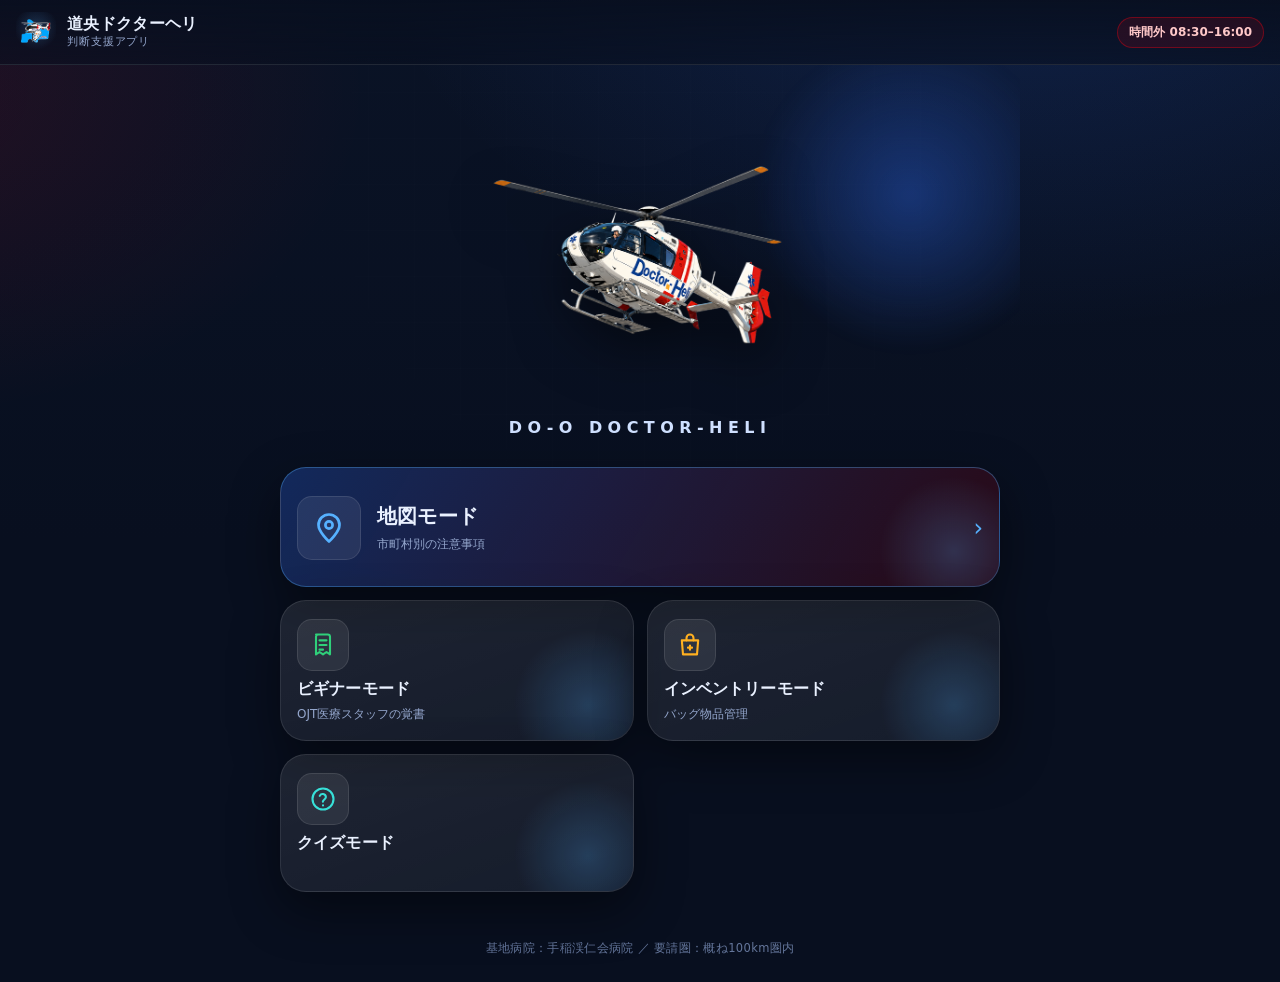
==== index.html @ 8ca65987 "Keep usage history private" ====
<!DOCTYPE html>
<html lang="ja">
<head>
<meta charset="UTF-8" />
<meta name="viewport" content="width=device-width, initial-scale=1.0, viewport-fit=cover" />
<meta name="theme-color" content="#0a1224" />
<title>道央ドクターヘリ 判断支援</title>
<link rel="manifest" href="manifest.json" />
<link rel="apple-touch-icon" href="image/apple-touch-icon.png" />
<meta name="apple-mobile-web-app-capable" content="yes" />
<meta name="mobile-web-app-capable" content="yes" />
<meta name="apple-mobile-web-app-status-bar-style" content="black-translucent" />
<meta name="apple-mobile-web-app-title" content="DO-O Heli" />
<link rel="stylesheet" href="vendor/leaflet/leaflet.css" />
<link rel="stylesheet" href="css/style.css" />
</head>
<body>

<header class="appbar" id="appbar">
  <button class="appbar__back" id="btnBack" aria-label="戻る" hidden>‹</button>
  <div class="appbar__brand">
    <img src="image/Heriteinu.png" alt="ていぬくん" class="appbar__logo" />
    <div class="appbar__titles">
      <span class="appbar__title">道央ドクターヘリ</span>
      <span class="appbar__sub" id="appbarSub">判断支援アプリ</span>
    </div>
  </div>
  <div class="appbar__status" id="opStatus" title="運航時間">—</div>
</header>

<main id="app">
  <section class="screen screen--home is-active" id="screen-home">
    <div class="hero">
      <div class="hero__glow"></div>
      <img src="image/Heli.png" alt="ドクターヘリ" class="hero__heli" />
      <p class="hero__eyebrow">DO-O DOCTOR-HELI</p>
    </div>
    <nav class="modes" id="modeGrid" aria-label="モード選択"></nav>
    <p class="home__foot">基地病院：手稲渓仁会病院 ／ 要請圏：概ね100km圏内</p>
    <p class="home__private-links" id="privateLinks"></p>
  </section>

  <section class="screen screen--map" id="screen-map">
    <div id="map" class="map"></div>
    <div class="map__legend" id="mapLegend"></div>
    <div class="sheet" id="sheet" aria-hidden="true">
      <div class="sheet__grip"></div>
      <div class="sheet__body" id="sheetBody"></div>
    </div>
  </section>

  <section class="screen" id="screen-beginner"><div class="modewrap" id="beginner-root"></div></section>
  <section class="screen" id="screen-inventory"><div class="modewrap" id="inventory-root"></div></section>
  <section class="screen" id="screen-quiz"><div class="modewrap" id="quiz-root"></div></section>
</main>

<script src="vendor/leaflet/leaflet.js"></script>
<script src="js/app.js"></script>
<script src="js/map.js"></script>
<script src="js/modes.js"></script>
<script>
if ('serviceWorker' in navigator) {
  window.addEventListener('load', () => navigator.serviceWorker.register('sw.js').catch(()=>{}));
}
</script>
</body>
</html>
---- vendor/leaflet/leaflet.css ----
/* required styles */

.leaflet-pane,
.leaflet-tile,
.leaflet-marker-icon,
.leaflet-marker-shadow,
.leaflet-tile-container,
.leaflet-pane > svg,
.leaflet-pane > canvas,
.leaflet-zoom-box,
.leaflet-image-layer,
.leaflet-layer {
	position: absolute;
	left: 0;
	top: 0;
	}
.leaflet-container {
	overflow: hidden;
	}
.leaflet-tile,
.leaflet-marker-icon,
.leaflet-marker-shadow {
	-webkit-user-select: none;
	   -moz-user-select: none;
	        user-select: none;
	  -webkit-user-drag: none;
	}
/* Prevents IE11 from highlighting tiles in blue */
.leaflet-tile::selection {
	background: transparent;
}
/* Safari renders non-retina tile on retina better with this, but Chrome is worse */
.leaflet-safari .leaflet-tile {
	image-rendering: -webkit-optimize-contrast;
	}
/* hack that prevents hw layers "stretching" when loading new tiles */
.leaflet-safari .leaflet-tile-container {
	width: 1600px;
	height: 1600px;
	-webkit-transform-origin: 0 0;
	}
.leaflet-marker-icon,
.leaflet-marker-shadow {
	display: block;
	}
/* .leaflet-container svg: reset svg max-width decleration shipped in Joomla! (joomla.org) 3.x */
/* .leaflet-container img: map is broken in FF if you have max-width: 100% on tiles */
.leaflet-container .leaflet-overlay-pane svg {
	max-width: none !important;
	max-height: none !important;
	}
.leaflet-container .leaflet-marker-pane img,
.leaflet-container .leaflet-shadow-pane img,
.leaflet-container .leaflet-tile-pane img,
.leaflet-container img.leaflet-image-layer,
.leaflet-container .leaflet-tile {
	max-width: none !important;
	max-height: none !important;
	width: auto;
	padding: 0;
	}

.leaflet-container img.leaflet-tile {
	/* See: https://bugs.chromium.org/p/chromium/issues/detail?id=600120 */
	mix-blend-mode: plus-lighter;
}

.leaflet-container.leaflet-touch-zoom {
	-ms-touch-action: pan-x pan-y;
	touch-action: pan-x pan-y;
	}
.leaflet-container.leaflet-touch-drag {
	-ms-touch-action: pinch-zoom;
	/* Fallback for FF which doesn't support pinch-zoom */
	touch-action: none;
	touch-action: pinch-zoom;
}
.leaflet-container.leaflet-touch-drag.leaflet-touch-zoom {
	-ms-touch-action: none;
	touch-action: none;
}
.leaflet-container {
	-webkit-tap-highlight-color: transparent;
}
.leaflet-container a {
	-webkit-tap-highlight-color: rgba(51, 181, 229, 0.4);
}
.leaflet-tile {
	filter: inherit;
	visibility: hidden;
	}
.leaflet-tile-loaded {
	visibility: inherit;
	}
.leaflet-zoom-box {
	width: 0;
	height: 0;
	-moz-box-sizing: border-box;
	     box-sizing: border-box;
	z-index: 800;
	}
/* workaround for https://bugzilla.mozilla.org/show_bug.cgi?id=888319 */
.leaflet-overlay-pane svg {
	-moz-user-select: none;
	}

.leaflet-pane         { z-index: 400; }

.leaflet-tile-pane    { z-index: 200; }
.leaflet-overlay-pane { z-index: 400; }
.leaflet-shadow-pane  { z-index: 500; }
.leaflet-marker-pane  { z-index: 600; }
.leaflet-tooltip-pane   { z-index: 650; }
.leaflet-popup-pane   { z-index: 700; }

.leaflet-map-pane canvas { z-index: 100; }
.leaflet-map-pane svg    { z-index: 200; }

.leaflet-vml-shape {
	width: 1px;
	height: 1px;
	}
.lvml {
	behavior: url(#default#VML);
	display: inline-block;
	position: absolute;
	}


/* control positioning */

.leaflet-control {
	position: relative;
	z-index: 800;
	pointer-events: visiblePainted; /* IE 9-10 doesn't have auto */
	pointer-events: auto;
	}
.leaflet-top,
.leaflet-bottom {
	position: absolute;
	z-index: 1000;
	pointer-events: none;
	}
.leaflet-top {
	top: 0;
	}
.leaflet-right {
	right: 0;
	}
.leaflet-bottom {
	bottom: 0;
	}
.leaflet-left {
	left: 0;
	}
.leaflet-control {
	float: left;
	clear: both;
	}
.leaflet-right .leaflet-control {
	float: right;
	}
.leaflet-top .leaflet-control {
	margin-top: 10px;
	}
.leaflet-bottom .leaflet-control {
	margin-bottom: 10px;
	}
.leaflet-left .leaflet-control {
	margin-left: 10px;
	}
.leaflet-right .leaflet-control {
	margin-right: 10px;
	}


/* zoom and fade animations */

.leaflet-fade-anim .leaflet-popup {
	opacity: 0;
	-webkit-transition: opacity 0.2s linear;
	   -moz-transition: opacity 0.2s linear;
	        transition: opacity 0.2s linear;
	}
.leaflet-fade-anim .leaflet-map-pane .leaflet-popup {
	opacity: 1;
	}
.leaflet-zoom-animated {
	-webkit-transform-origin: 0 0;
	    -ms-transform-origin: 0 0;
	        transform-origin: 0 0;
	}
svg.leaflet-zoom-animated {
	will-change: transform;
}

.leaflet-zoom-anim .leaflet-zoom-animated {
	-webkit-transition: -webkit-transform 0.25s cubic-bezier(0,0,0.25,1);
	   -moz-transition:    -moz-transform 0.25s cubic-bezier(0,0,0.25,1);
	        transition:         transform 0.25s cubic-bezier(0,0,0.25,1);
	}
.leaflet-zoom-anim .leaflet-tile,
.leaflet-pan-anim .leaflet-tile {
	-webkit-transition: none;
	   -moz-transition: none;
	        transition: none;
	}

.leaflet-zoom-anim .leaflet-zoom-hide {
	visibility: hidden;
	}


/* cursors */

.leaflet-interactive {
	cursor: pointer;
	}
.leaflet-grab {
	cursor: -webkit-grab;
	cursor:    -moz-grab;
	cursor:         grab;
	}
.leaflet-crosshair,
.leaflet-crosshair .leaflet-interactive {
	cursor: crosshair;
	}
.leaflet-popup-pane,
.leaflet-control {
	cursor: auto;
	}
.leaflet-dragging .leaflet-grab,
.leaflet-dragging .leaflet-grab .leaflet-interactive,
.leaflet-dragging .leaflet-marker-draggable {
	cursor: move;
	cursor: -webkit-grabbing;
	cursor:    -moz-grabbing;
	cursor:         grabbing;
	}

/* marker & overlays interactivity */
.leaflet-marker-icon,
.leaflet-marker-shadow,
.leaflet-image-layer,
.leaflet-pane > svg path,
.leaflet-tile-container {
	pointer-events: none;
	}

.leaflet-marker-icon.leaflet-interactive,
.leaflet-image-layer.leaflet-interactive,
.leaflet-pane > svg path.leaflet-interactive,
svg.leaflet-image-layer.leaflet-interactive path {
	pointer-events: visiblePainted; /* IE 9-10 doesn't have auto */
	pointer-events: auto;
	}

/* visual tweaks */

.leaflet-container {
	background: #ddd;
	outline-offset: 1px;
	}
.leaflet-container a {
	color: #0078A8;
	}
.leaflet-zoom-box {
	border: 2px dotted #38f;
	background: rgba(255,255,255,0.5);
	}


/* general typography */
.leaflet-container {
	font-family: "Helvetica Neue", Arial, Helvetica, sans-serif;
	font-size: 12px;
	font-size: 0.75rem;
	line-height: 1.5;
	}


/* general toolbar styles */

.leaflet-bar {
	box-shadow: 0 1px 5px rgba(0,0,0,0.65);
	border-radius: 4px;
	}
.leaflet-bar a {
	background-color: #fff;
	border-bottom: 1px solid #ccc;
	width: 26px;
	height: 26px;
	line-height: 26px;
	display: block;
	text-align: center;
	text-decoration: none;
	color: black;
	}
.leaflet-bar a,
.leaflet-control-layers-toggle {
	background-position: 50% 50%;
	background-repeat: no-repeat;
	display: block;
	}
.leaflet-bar a:hover,
.leaflet-bar a:focus {
	background-color: #f4f4f4;
	}
.leaflet-bar a:first-child {
	border-top-left-radius: 4px;
	border-top-right-radius: 4px;
	}
.leaflet-bar a:last-child {
	border-bottom-left-radius: 4px;
	border-bottom-right-radius: 4px;
	border-bottom: none;
	}
.leaflet-bar a.leaflet-disabled {
	cursor: default;
	background-color: #f4f4f4;
	color: #bbb;
	}

.leaflet-touch .leaflet-bar a {
	width: 30px;
	height: 30px;
	line-height: 30px;
	}
.leaflet-touch .leaflet-bar a:first-child {
	border-top-left-radius: 2px;
	border-top-right-radius: 2px;
	}
.leaflet-touch .leaflet-bar a:last-child {
	border-bottom-left-radius: 2px;
	border-bottom-right-radius: 2px;
	}

/* zoom control */

.leaflet-control-zoom-in,
.leaflet-control-zoom-out {
	font: bold 18px 'Lucida Console', Monaco, monospace;
	text-indent: 1px;
	}

.leaflet-touch .leaflet-control-zoom-in, .leaflet-touch .leaflet-control-zoom-out  {
	font-size: 22px;
	}


/* layers control */

.leaflet-control-layers {
	box-shadow: 0 1px 5px rgba(0,0,0,0.4);
	background: #fff;
	border-radius: 5px;
	}
.leaflet-control-layers-toggle {
	background-image: url(images/layers.png);
	width: 36px;
	height: 36px;
	}
.leaflet-retina .leaflet-control-layers-toggle {
	background-image: url(images/layers-2x.png);
	background-size: 26px 26px;
	}
.leaflet-touch .leaflet-control-layers-toggle {
	width: 44px;
	height: 44px;
	}
.leaflet-control-layers .leaflet-control-layers-list,
.leaflet-control-layers-expanded .leaflet-control-layers-toggle {
	display: none;
	}
.leaflet-control-layers-expanded .leaflet-control-layers-list {
	display: block;
	position: relative;
	}
.leaflet-control-layers-expanded {
	padding: 6px 10px 6px 6px;
	color: #333;
	background: #fff;
	}
.leaflet-control-layers-scrollbar {
	overflow-y: scroll;
	overflow-x: hidden;
	padding-right: 5px;
	}
.leaflet-control-layers-selector {
	margin-top: 2px;
	position: relative;
	top: 1px;
	}
.leaflet-control-layers label {
	display: block;
	font-size: 13px;
	font-size: 1.08333em;
	}
.leaflet-control-layers-separator {
	height: 0;
	border-top: 1px solid #ddd;
	margin: 5px -10px 5px -6px;
	}

/* Default icon URLs */
.leaflet-default-icon-path { /* used only in path-guessing heuristic, see L.Icon.Default */
	background-image: url(images/marker-icon.png);
	}


/* attribution and scale controls */

.leaflet-container .leaflet-control-attribution {
	background: #fff;
	background: rgba(255, 255, 255, 0.8);
	margin: 0;
	}
.leaflet-control-attribution,
.leaflet-control-scale-line {
	padding: 0 5px;
	color: #333;
	line-height: 1.4;
	}
.leaflet-control-attribution a {
	text-decoration: none;
	}
.leaflet-control-attribution a:hover,
.leaflet-control-attribution a:focus {
	text-decoration: underline;
	}
.leaflet-attribution-flag {
	display: inline !important;
	vertical-align: baseline !important;
	width: 1em;
	height: 0.6669em;
	}
.leaflet-left .leaflet-control-scale {
	margin-left: 5px;
	}
.leaflet-bottom .leaflet-control-scale {
	margin-bottom: 5px;
	}
.leaflet-control-scale-line {
	border: 2px solid #777;
	border-top: none;
	line-height: 1.1;
	padding: 2px 5px 1px;
	white-space: nowrap;
	-moz-box-sizing: border-box;
	     box-sizing: border-box;
	background: rgba(255, 255, 255, 0.8);
	text-shadow: 1px 1px #fff;
	}
.leaflet-control-scale-line:not(:first-child) {
	border-top: 2px solid #777;
	border-bottom: none;
	margin-top: -2px;
	}
.leaflet-control-scale-line:not(:first-child):not(:last-child) {
	border-bottom: 2px solid #777;
	}

.leaflet-touch .leaflet-control-attribution,
.leaflet-touch .leaflet-control-layers,
.leaflet-touch .leaflet-bar {
	box-shadow: none;
	}
.leaflet-touch .leaflet-control-layers,
.leaflet-touch .leaflet-bar {
	border: 2px solid rgba(0,0,0,0.2);
	background-clip: padding-box;
	}


/* popup */

.leaflet-popup {
	position: absolute;
	text-align: center;
	margin-bottom: 20px;
	}
.leaflet-popup-content-wrapper {
	padding: 1px;
	text-align: left;
	border-radius: 12px;
	}
.leaflet-popup-content {
	margin: 13px 24px 13px 20px;
	line-height: 1.3;
	font-size: 13px;
	font-size: 1.08333em;
	min-height: 1px;
	}
.leaflet-popup-content p {
	margin: 17px 0;
	margin: 1.3em 0;
	}
.leaflet-popup-tip-container {
	width: 40px;
	height: 20px;
	position: absolute;
	left: 50%;
	margin-top: -1px;
	margin-left: -20px;
	overflow: hidden;
	pointer-events: none;
	}
.leaflet-popup-tip {
	width: 17px;
	height: 17px;
	padding: 1px;

	margin: -10px auto 0;
	pointer-events: auto;

	-webkit-transform: rotate(45deg);
	   -moz-transform: rotate(45deg);
	    -ms-transform: rotate(45deg);
	        transform: rotate(45deg);
	}
.leaflet-popup-content-wrapper,
.leaflet-popup-tip {
	background: white;
	color: #333;
	box-shadow: 0 3px 14px rgba(0,0,0,0.4);
	}
.leaflet-container a.leaflet-popup-close-button {
	position: absolute;
	top: 0;
	right: 0;
	border: none;
	text-align: center;
	width: 24px;
	height: 24px;
	font: 16px/24px Tahoma, Verdana, sans-serif;
	color: #757575;
	text-decoration: none;
	background: transparent;
	}
.leaflet-container a.leaflet-popup-close-button:hover,
.leaflet-container a.leaflet-popup-close-button:focus {
	color: #585858;
	}
.leaflet-popup-scrolled {
	overflow: auto;
	}

.leaflet-oldie .leaflet-popup-content-wrapper {
	-ms-zoom: 1;
	}
.leaflet-oldie .leaflet-popup-tip {
	width: 24px;
	margin: 0 auto;

	-ms-filter: "progid:DXImageTransform.Microsoft.Matrix(M11=0.70710678, M12=0.70710678, M21=-0.70710678, M22=0.70710678)";
	filter: progid:DXImageTransform.Microsoft.Matrix(M11=0.70710678, M12=0.70710678, M21=-0.70710678, M22=0.70710678);
	}

.leaflet-oldie .leaflet-control-zoom,
.leaflet-oldie .leaflet-control-layers,
.leaflet-oldie .leaflet-popup-content-wrapper,
.leaflet-oldie .leaflet-popup-tip {
	border: 1px solid #999;
	}


/* div icon */

.leaflet-div-icon {
	background: #fff;
	border: 1px solid #666;
	}


/* Tooltip */
/* Base styles for the element that has a tooltip */
.leaflet-tooltip {
	position: absolute;
	padding: 6px;
	background-color: #fff;
	border: 1px solid #fff;
	border-radius: 3px;
	color: #222;
	white-space: nowrap;
	-webkit-user-select: none;
	-moz-user-select: none;
	-ms-user-select: none;
	user-select: none;
	pointer-events: none;
	box-shadow: 0 1px 3px rgba(0,0,0,0.4);
	}
.leaflet-tooltip.leaflet-interactive {
	cursor: pointer;
	pointer-events: auto;
	}
.leaflet-tooltip-top:before,
.leaflet-tooltip-bottom:before,
.leaflet-tooltip-left:before,
.leaflet-tooltip-right:before {
	position: absolute;
	pointer-events: none;
	border: 6px solid transparent;
	background: transparent;
	content: "";
	}

/* Directions */

.leaflet-tooltip-bottom {
	margin-top: 6px;
}
.leaflet-tooltip-top {
	margin-top: -6px;
}
.leaflet-tooltip-bottom:before,
.leaflet-tooltip-top:before {
	left: 50%;
	margin-left: -6px;
	}
.leaflet-tooltip-top:before {
	bottom: 0;
	margin-bottom: -12px;
	border-top-color: #fff;
	}
.leaflet-tooltip-bottom:before {
	top: 0;
	margin-top: -12px;
	margin-left: -6px;
	border-bottom-color: #fff;
	}
.leaflet-tooltip-left {
	margin-left: -6px;
}
.leaflet-tooltip-right {
	margin-left: 6px;
}
.leaflet-tooltip-left:before,
.leaflet-tooltip-right:before {
	top: 50%;
	margin-top: -6px;
	}
.leaflet-tooltip-left:before {
	right: 0;
	margin-right: -12px;
	border-left-color: #fff;
	}
.leaflet-tooltip-right:before {
	left: 0;
	margin-left: -12px;
	border-right-color: #fff;
	}

/* Printing */

@media print {
	/* Prevent printers from removing background-images of controls. */
	.leaflet-control {
		-webkit-print-color-adjust: exact;
		print-color-adjust: exact;
		}
	}
---- css/style.css ----
:root{
  --bg:#080f1f; --bg2:#0c1830; --bg3:#102043;
  --surface:rgba(255,255,255,.055);
  --surface2:rgba(255,255,255,.09);
  --line:rgba(255,255,255,.10);
  --red:#e60012; --red-soft:#ff3b4e;
  --blue:#2f6df6; --sky:#56b1ff; --cyan:#37e0d8;
  --text:#eaf1ff; --muted:#94a6cc; --dim:#64769b;
  --ok:#2fd07a; --warn:#ffb020;
  --r:18px; --r-lg:26px;
  --shadow:0 18px 50px rgba(0,0,0,.45);
  --font:"Hiragino Kaku Gothic ProN","Yu Gothic",system-ui,-apple-system,"Segoe UI",Roboto,sans-serif;
}
*{box-sizing:border-box;-webkit-tap-highlight-color:transparent}
html,body{margin:0;height:100%}
body{
  font-family:var(--font); color:var(--text); background:var(--bg);
  background-image:
    radial-gradient(1100px 700px at 80% -10%, rgba(47,109,246,.18), transparent 60%),
    radial-gradient(900px 600px at -10% 10%, rgba(230,0,18,.12), transparent 55%),
    linear-gradient(180deg,#0a1326 0%, #080f1f 60%);
  background-attachment:fixed;
  -webkit-font-smoothing:antialiased; overflow-x:hidden;
}
/* faint topo grid */
body::before{
  content:""; position:fixed; inset:0; pointer-events:none; z-index:0; opacity:.35;
  background-image:linear-gradient(rgba(255,255,255,.035) 1px,transparent 1px),
    linear-gradient(90deg,rgba(255,255,255,.035) 1px,transparent 1px);
  background-size:46px 46px; mask-image:radial-gradient(circle at 50% 20%,#000,transparent 80%);
}
img{display:block;max-width:100%}
button{font-family:inherit;cursor:pointer;border:0;background:none;color:inherit}

/* ===== App bar ===== */
.appbar{
  position:sticky; top:0; z-index:50; display:flex; align-items:center; gap:12px;
  padding:calc(env(safe-area-inset-top) + 12px) 16px 12px;
  background:linear-gradient(180deg,rgba(8,15,31,.92),rgba(8,15,31,.55));
  backdrop-filter:blur(14px); -webkit-backdrop-filter:blur(14px);
  border-bottom:1px solid var(--line);
}
.appbar__back{font-size:30px;line-height:1;width:34px;height:34px;border-radius:12px;color:var(--sky);margin-right:-4px}
.appbar__back:active{background:var(--surface)}
.appbar__brand{display:flex;align-items:center;gap:11px;min-width:0;flex:1}
.appbar__logo{width:40px;height:40px;object-fit:contain;border-radius:11px;
  background:radial-gradient(circle at 50% 40%,rgba(86,177,255,.22),transparent 70%)}
.appbar__titles{display:flex;flex-direction:column;min-width:0}
.appbar__title{font-weight:800;font-size:16px;letter-spacing:.02em;line-height:1.15}
.appbar__sub{font-size:11px;color:var(--muted);letter-spacing:.08em}
.appbar__status{
  font-size:12px;font-weight:700;color:var(--text);white-space:nowrap;
  padding:6px 11px;border-radius:999px;border:1px solid var(--line);background:var(--surface);
}
.appbar__status.is-open{color:#bfe9cf;border-color:rgba(47,208,122,.4);background:rgba(47,208,122,.12)}
.appbar__status.is-closed{color:#ffc9c9;border-color:rgba(230,0,18,.4);background:rgba(230,0,18,.12)}

/* ===== Screens ===== */
#app{position:relative;z-index:1;max-width:760px;margin:0 auto}
.screen{display:none;animation:fade .35s ease}
.screen.is-active{display:block}
@keyframes fade{from{opacity:0;transform:translateY(8px)}to{opacity:1;transform:none}}

/* ===== Hero ===== */
.hero{position:relative;padding:26px 20px 6px;overflow:hidden}
.hero__glow{position:absolute;top:-40px;right:-60px;width:340px;height:340px;
  background:radial-gradient(circle,rgba(47,109,246,.35),transparent 65%);filter:blur(6px);pointer-events:none}
.hero__heli{
  width:78%;max-width:420px;margin:4px auto -6px;filter:drop-shadow(0 22px 26px rgba(0,0,0,.55));
  animation:hover 5.5s ease-in-out infinite;
}
@keyframes hover{0%,100%{transform:translateY(0) rotate(-.4deg)}50%{transform:translateY(-12px) rotate(.4deg)}}
.hero__text{position:relative;text-align:center;margin-top:2px}
.hero__eyebrow{font-size:11px;letter-spacing:.32em;color:var(--sky);font-weight:700;margin:0 0 8px}
.hero__title{font-size:30px;line-height:1.18;font-weight:900;margin:0 0 12px;letter-spacing:.01em}
.hero__lead{font-size:13.5px;line-height:1.7;color:var(--muted);max-width:30em;margin:0 auto}

/* ===== Mode grid ===== */
.modes{display:grid;grid-template-columns:1fr 1fr;gap:13px;padding:22px 16px 8px}
.mode{
  position:relative;text-align:left;border-radius:var(--r-lg);padding:18px 16px 16px;min-height:138px;
  background:linear-gradient(160deg,var(--surface2),var(--surface));
  border:1px solid var(--line);box-shadow:var(--shadow);overflow:hidden;
  display:flex;flex-direction:column;gap:8px;transition:transform .18s ease,border-color .18s ease;
}
.mode:active{transform:scale(.97)}
.mode--primary{grid-column:1 / -1;min-height:120px;flex-direction:row;align-items:center;gap:16px;
  border-color:rgba(86,177,255,.35);
  background:linear-gradient(120deg,rgba(47,109,246,.28),rgba(230,0,18,.14) 90%);}
.mode__ic{
  width:52px;height:52px;border-radius:15px;display:grid;place-items:center;flex:none;
  background:rgba(255,255,255,.08);border:1px solid var(--line);
}
.mode__ic svg{width:28px;height:28px}
.mode--primary .mode__ic{width:64px;height:64px}
.mode--primary .mode__ic svg{width:36px;height:36px}
.mode__name{font-weight:800;font-size:16px;letter-spacing:.01em}
.mode--primary .mode__name{font-size:20px}
.mode__desc{font-size:12px;color:var(--muted);line-height:1.55}
.mode__body{display:flex;flex-direction:column;gap:5px;min-width:0}
.mode__arrow{margin-left:auto;color:var(--sky);font-size:24px;align-self:center}
.mode__glow{position:absolute;right:-30px;bottom:-40px;width:150px;height:150px;
  background:radial-gradient(circle,rgba(86,177,255,.22),transparent 70%);pointer-events:none}
.mode.is-soon{opacity:.62}
.mode.is-soon .mode__arrow{display:none}
.badge-soon{position:absolute;top:12px;right:12px;font-size:10px;font-weight:700;letter-spacing:.06em;
  color:var(--warn);background:rgba(255,176,32,.13);border:1px solid rgba(255,176,32,.35);
  padding:3px 8px;border-radius:999px}
.accent-red{color:var(--red-soft)} .accent-blue{color:var(--sky)} .accent-cyan{color:var(--cyan)}
.accent-amber{color:var(--warn)} .accent-green{color:var(--ok)}

.home__foot{text-align:center;color:var(--dim);font-size:11.5px;padding:14px 16px calc(env(safe-area-inset-bottom) + 26px);letter-spacing:.03em}
.home__role{display:inline-block;margin-top:10px;color:var(--muted);font-size:11.5px}
.home__role a{color:var(--muted);text-decoration:underline;text-underline-offset:2px}
.home__role a:hover,.home__role a:focus-visible{color:var(--text)}
.home__logout{display:inline-block;margin-top:12px;padding:7px 14px;color:var(--muted);font-size:11.5px;text-decoration:none;border:1px solid var(--line);border-radius:999px}
.home__logout:hover,.home__logout:focus-visible{color:var(--text);border-color:var(--muted)}
.home__private-links{margin:8px 0 0;text-align:center}
.home__private-links:empty{display:none}
.home__usage{color:var(--dim);font-size:12px;text-decoration:underline;text-underline-offset:3px}
.home__usage:hover,.home__usage:focus-visible{color:var(--muted)}

/* ===== Map screen ===== */
.screen--map{
  position:relative;
  --surface:rgba(26,56,96,.06);
  --surface2:rgba(26,56,96,.10);
  --line:rgba(50,76,112,.18);
  --text:#14213d;
  --muted:#546783;
  --dim:#7b8ba3;
}
.map{height:calc(100vh - 64px - env(safe-area-inset-top));width:100%;background:#dfe9f4}
.leaflet-container{background:#dfe9f4;font-family:var(--font)}
.map__legend{
  position:absolute;top:12px;left:12px;z-index:600;display:flex;flex-wrap:wrap;gap:6px;max-width:74%;
  background:rgba(255,255,255,.88);backdrop-filter:blur(8px);padding:8px 10px;border-radius:14px;border:1px solid rgba(42,68,106,.18);
  box-shadow:0 8px 24px rgba(31,52,82,.16);
}
.legend__item{display:flex;align-items:center;gap:5px;font-size:11px;color:var(--muted);font-weight:600}
.legend__dot{width:10px;height:10px;border-radius:50%}

/* marker pin: Leaflet の iconAnchor を座標基準にする（ズーム時の位置ずれ防止） */
.map-pin-icon{background:none;border:0}
.pin{position:relative;width:18px;height:24px}
.pin__dot{position:absolute;left:0;top:0;width:18px;height:18px;border-radius:50% 50% 50% 0;transform:rotate(-45deg);
  border:2px solid #fff;box-shadow:0 4px 12px rgba(28,46,72,.34)}
.pin--base{width:30px;height:30px}
.pin--base .pin__dot{position:static;width:14px;height:14px;border-radius:50%;background:#fff;transform:none}
.pin__label{position:absolute;left:50%;top:20px;transform:translateX(-50%);white-space:nowrap;
  font-size:10.5px;font-weight:800;color:#18304d;text-shadow:0 1px 0 #fff,0 0 4px #fff;pointer-events:none}
.pin--base .pin__label{top:32px}
.base-ring{width:30px;height:30px;border-radius:50%;border:2px solid var(--cyan);
  display:grid;place-items:center;box-shadow:0 0 0 4px rgba(55,224,216,.18)}

/* ===== Bottom sheet ===== */
.sheet{
  position:fixed;left:0;right:0;bottom:0;z-index:700;max-width:760px;margin:0 auto;
  color:var(--text);
  background:linear-gradient(180deg,#ffffff,#f4f8fd);
  border-radius:24px 24px 0 0;border:1px solid var(--line);border-bottom:0;
  box-shadow:0 -16px 42px rgba(28,46,72,.24);
  transform:translateY(102%);transition:transform .34s cubic-bezier(.22,1,.36,1);
  max-height:82vh;display:flex;flex-direction:column;
}
.sheet.is-open{transform:translateY(0)}
.sheet__grip{width:44px;height:5px;border-radius:99px;background:rgba(20,33,61,.20);margin:10px auto 4px;flex:none}
.sheet__body{overflow-y:auto;padding:6px 18px calc(env(safe-area-inset-bottom) + 22px);-webkit-overflow-scrolling:touch}

/* sheet content */
.det__head{display:flex;align-items:flex-start;gap:10px;padding:6px 0 12px}
.det__name{font-size:23px;font-weight:900;line-height:1.15}
.det__sub{font-size:12px;color:var(--muted);margin-top:3px}
.det__close{margin-left:auto;width:34px;height:34px;border-radius:50%;background:var(--surface);
  border:1px solid var(--line);font-size:18px;color:var(--muted);flex:none}
.chips{display:flex;flex-wrap:wrap;gap:6px;margin-top:7px}
.chip{font-size:11px;font-weight:700;padding:4px 9px;border-radius:999px;border:1px solid var(--line);color:var(--muted)}
.chip--reg{color:#cfe0ff;border-color:rgba(86,177,255,.4);background:rgba(47,109,246,.14)}
.chip--in{color:#bfe9cf;border-color:rgba(47,208,122,.4);background:rgba(47,208,122,.12)}
.chip--out{color:#ffc9c9;border-color:rgba(230,0,18,.4);background:rgba(230,0,18,.12)}

/* transport compare */
.tx{display:grid;grid-template-columns:1fr 1fr;gap:11px;margin:6px 0 4px}
.tx__card{border-radius:16px;padding:14px;border:1px solid var(--line);background:var(--surface);position:relative;overflow:hidden}
.tx__card--heli{background:linear-gradient(150deg,rgba(47,109,246,.22),rgba(47,109,246,.06));border-color:rgba(86,177,255,.35)}
.tx__card--ground{background:linear-gradient(150deg,rgba(255,255,255,.08),rgba(255,255,255,.03))}
.tx__lbl{font-size:11.5px;color:var(--muted);font-weight:700;display:flex;align-items:center;gap:6px}
.tx__val{font-size:30px;font-weight:900;line-height:1;margin-top:8px}
.tx__val small{font-size:13px;font-weight:700;color:var(--muted);margin-left:3px}
.tx__save{margin:10px 0 2px;font-size:12.5px;font-weight:700;color:#bfe9cf;text-align:center;
  background:rgba(47,208,122,.1);border:1px solid rgba(47,208,122,.3);border-radius:12px;padding:9px}
.tx__save b{font-size:16px;color:#7dffb0}

.sec{margin-top:18px}
.sec__t{font-size:12px;font-weight:800;letter-spacing:.06em;color:var(--sky);margin:0 0 9px;
  display:flex;align-items:center;gap:7px;text-transform:uppercase}
.sec__t::before{content:"";width:4px;height:14px;border-radius:2px;background:var(--sky)}
.hosp{display:flex;flex-wrap:wrap;gap:7px}
.hosp__item{font-size:13px;font-weight:600;padding:8px 12px;border-radius:12px;
  background:var(--surface);border:1px solid var(--line)}
.note{font-size:13px;line-height:1.7;color:var(--text);background:var(--surface);
  border:1px solid var(--line);border-radius:14px;padding:12px 14px}
.note--best{border-color:rgba(55,224,216,.35);background:rgba(55,224,216,.08)}
.note--warn{border-color:rgba(255,176,32,.3);background:rgba(255,176,32,.08)}
.note--extra{border-color:rgba(47,109,246,.28);background:rgba(47,109,246,.07)}
.note__k{font-size:11px;font-weight:800;color:var(--cyan);letter-spacing:.05em;display:block;margin-bottom:4px}
.note--warn .note__k{color:var(--warn)}
.note--extra .note__k{color:var(--blue)}

.lesson{border:1px solid var(--line);border-radius:14px;padding:12px 14px;margin-bottom:9px;background:var(--surface)}
.lesson__t{font-size:13.5px;font-weight:800;line-height:1.4;margin-bottom:5px}
.lesson__s{font-size:12.5px;line-height:1.65;color:var(--muted)}
.lesson__tags{display:flex;flex-wrap:wrap;gap:5px;margin-top:8px}
.tag{font-size:10.5px;color:var(--dim);border:1px solid var(--line);border-radius:999px;padding:2px 8px}
.empty{font-size:12.5px;color:var(--dim);padding:8px 0}
.src{display:inline-block;margin-top:4px;font-size:11px;color:var(--sky)}

@media(min-width:560px){
  .hero__title{font-size:36px}
  .modes{padding:24px 20px}
}

/* ===== 更新: ヒーロー簡素化・モード追加色 ===== */
.hero{text-align:center;padding:30px 20px 6px}
.hero__eyebrow{font-size:16px;letter-spacing:.34em;margin:10px 0 0;font-weight:800;color:#cfe0ff}
.accent-purple{color:#a07bff}

/* ===== 更新: 地図モードを明るく ===== */
.map{background:#dfe7f1}
.map__legend{background:rgba(255,255,255,.86);border-color:rgba(12,32,64,.12);backdrop-filter:blur(8px)}
.legend__item{color:#33425e}
.pin__dot{border-color:#fff}
.pin__label{color:#0e1c33;text-shadow:0 0 3px #fff,0 0 3px #fff,0 0 4px #fff}
.base-ring{border-color:#0d9488;box-shadow:0 0 0 4px rgba(13,148,136,.18)}

/* 詳細パネル: ライトテーマ */
.sheet{background:linear-gradient(180deg,#ffffff,#eef3fb);border-color:rgba(12,32,64,.12);box-shadow:0 -16px 50px rgba(20,40,80,.28)}
.sheet__grip{background:rgba(12,32,64,.22)}
.det__name{color:#0e1c33}
.det__sub{color:#5a6b86}
.det__close{background:#eef3fb;border-color:rgba(12,32,64,.12);color:#5a6b86}
.chip{color:#5a6b86;border-color:rgba(12,32,64,.14)}
.chip--in{color:#0f7a45;border-color:rgba(20,160,90,.4);background:rgba(20,160,90,.12)}
.chip--out{color:#c0392b;border-color:rgba(220,60,40,.4);background:rgba(220,60,40,.1)}
.tx__card{border-color:rgba(12,32,64,.12);background:#f3f7fd}
.tx__card--heli{background:linear-gradient(150deg,#e3edff,#f3f8ff);border-color:rgba(47,109,246,.3)}
.tx__card--ground{background:#f1f5fb}
.tx__lbl{color:#5a6b86}
.tx__val{color:#0e1c33}
.tx__val small{color:#5a6b86}
.tx__save{color:#0f7a45;background:#e6f7ee;border-color:rgba(20,160,90,.35)}
.tx__save b{color:#0a9a52}
.sec__t{color:#1565c0}
.sec__t::before{background:#1565c0}
.hosp__item{background:#f1f5fb;border-color:rgba(12,32,64,.12);color:#1f2c44}
.note{background:#f1f5fb;border-color:rgba(12,32,64,.12);color:#1f2c44}
.note--best{background:#e7faf5;border-color:rgba(16,150,134,.3)}
.note--warn{background:#fff4e0;border-color:rgba(200,140,20,.35)}
.note__k{color:#0b8f86}
.note--warn .note__k{color:#b9760a}
.lesson{background:#f7f9fd;border-color:rgba(12,32,64,.1)}
.lesson__t{color:#14233c}
.lesson__s{color:#54637e}
.tag{color:#6b7a96;border-color:rgba(12,32,64,.14)}
.src{color:#1565c0}
.empty{color:#8595af}

/* 編集アプリへの導線 */
.home__edit{color:var(--sky);font-weight:700;border:1px solid var(--line);padding:7px 14px;border-radius:999px;text-decoration:none}
.home__edit:active{background:var(--surface)}

/* 反省・事例の発生年月バッジ */
.lesson__date{display:inline-block;font-size:11px;font-weight:800;color:#1565c0;background:#e8f0fe;border:1px solid rgba(21,101,192,.25);border-radius:999px;padding:2px 9px;margin-bottom:6px}

/* 搬送時間の内訳・脚注 */
.tx__bd{font-size:10.5px;color:#5a6b86;font-weight:700;margin-top:7px}
.tx__foot{font-size:10.5px;color:#8595af;line-height:1.55;margin-top:8px}

/* ===== 試作モード群 ===== */
.badge-proto{color:var(--sky);background:rgba(86,177,255,.13);border-color:rgba(86,177,255,.35)}
.modewrap{max-width:760px;margin:0 auto;padding:18px 16px calc(env(safe-area-inset-bottom) + 40px)}
.mode-hd h2{font-size:24px;font-weight:900;margin:6px 0 2px}
.mode-hd p{color:var(--muted);font-size:13px;margin:0 0 6px}
.proto-note{font-size:12px;color:#cfe0ff;background:rgba(47,109,246,.14);border:1px solid rgba(86,177,255,.3);border-radius:12px;padding:9px 12px;margin:10px 0 16px}
.li{font-size:13.5px;line-height:1.7;color:var(--text);padding:9px 12px;border:1px solid var(--line);border-radius:11px;background:var(--surface);margin-bottom:7px}
/* accordion */
.acc__item{margin-bottom:9px}
.acc__h{width:100%;display:flex;justify-content:space-between;align-items:center;font-size:15px;font-weight:800;
  padding:14px 15px;border:1px solid var(--line);border-radius:14px;background:linear-gradient(160deg,var(--surface2),var(--surface));color:var(--text)}
.acc__h span{color:var(--sky);font-size:20px}
.acc__b{display:none;padding:10px 2px 2px}
.acc__b.open{display:block}
/* segment */
.seg{margin:12px 0}
.seg>label{font-size:12px;font-weight:800;color:var(--muted);display:block;margin-bottom:6px}
.seg__b{display:flex;flex-wrap:wrap;gap:7px}
.seg__b button{font-size:13px;font-weight:700;padding:8px 13px;border-radius:999px;border:1px solid var(--line);background:var(--surface);color:var(--muted)}
.seg__b button.on{background:var(--primary,#2f6df6);color:#fff;border-color:transparent}
.bigbtn{width:100%;margin-top:14px;padding:14px;border-radius:14px;background:linear-gradient(120deg,#2f6df6,#1f57d6);color:#fff;font-weight:800;font-size:15px}
/* quiz */
.qcard{margin-top:16px;border:1px solid var(--line);border-radius:18px;padding:18px;background:linear-gradient(160deg,var(--surface2),var(--surface))}
.qnum{font-size:12px;color:var(--muted);font-weight:700}
.qq{font-size:17px;font-weight:800;margin:8px 0 14px;line-height:1.5}
.qopts{display:flex;flex-direction:column;gap:9px}
.qopt{text-align:left;padding:13px 15px;border:1px solid var(--line);border-radius:13px;background:var(--surface);color:var(--text);font-size:14px;font-weight:600}
.qopt.ok{background:rgba(47,208,122,.18);border-color:rgba(47,208,122,.5)}
.qopt.ng{background:rgba(230,0,18,.16);border-color:rgba(230,0,18,.5)}
.qresult{font-size:30px;font-weight:900;text-align:center}
.qresult.pass{color:#7dffb0}.qresult.fail{color:#ffb0b0}
.qjudge{text-align:center;color:var(--muted);margin:8px 0 4px;font-weight:700}
/* logi */
.bag{margin-bottom:16px;border:1px solid var(--line);border-radius:16px;overflow:hidden}
.bag__h{display:flex;justify-content:space-between;align-items:center;padding:13px 15px;background:rgba(255,176,32,.12);font-weight:800}
.sect{border-top:1px solid var(--line);padding:10px 14px}
.sect__h{display:flex;justify-content:space-between;align-items:center;font-weight:700;font-size:13.5px;color:var(--sky);margin-bottom:8px}
.sect__items{display:flex;flex-direction:column;gap:6px}
.chk{font-size:13.5px;color:var(--text);display:flex;align-items:center;gap:9px}
.say{font-size:11.5px;font-weight:700;color:var(--sky);background:rgba(86,177,255,.12);border:1px solid rgba(86,177,255,.3);border-radius:999px;padding:5px 11px}
/* beginner flow */
.flow{list-style:none;padding:0;margin:8px 0;counter-reset:f}
.flow li{position:relative;padding:12px 14px 12px 46px;border:1px solid var(--line);border-radius:14px;background:var(--surface);margin-bottom:9px}
.flow li::before{counter-increment:f;content:counter(f);position:absolute;left:12px;top:12px;width:24px;height:24px;border-radius:50%;background:var(--primary,#2f6df6);color:#fff;font-weight:800;font-size:12px;display:grid;place-items:center}
.flow__t{font-weight:800;font-size:14.5px}
.flow__d{font-size:12.5px;color:var(--muted);line-height:1.6;margin-top:3px}
/* stats */
.statgrid{display:grid;grid-template-columns:1fr 1fr;gap:12px;margin-top:8px}
.statc{border:1px solid rgba(255,255,255,.2);border-radius:16px;padding:16px;background:#111e36;box-shadow:0 8px 20px rgba(0,0,0,.18)}
.statc__v{font-size:29px;font-weight:900;line-height:1.05;color:#fff;text-shadow:0 0 20px currentColor}
.statc__k{font-size:12.5px;color:#d9e5ff;margin-top:7px;font-weight:800}
.statc__sub{font-size:11px;color:#aebfe1;margin-top:7px;font-weight:650}
.statfilters{display:grid;grid-template-columns:repeat(auto-fit,minmax(210px,1fr));gap:7px;margin-bottom:16px}
#stats-root>.mode-hd p{color:#c8d6f3}

/* エキスパートの会議日バッジ・ビギナー10項目 */
.li .ref{display:inline-block;font-size:10.5px;font-weight:800;color:var(--sky);background:rgba(86,177,255,.13);border:1px solid rgba(86,177,255,.3);border-radius:999px;padding:1px 8px;margin-right:8px;vertical-align:1px}
.top10{border:1px solid rgba(86,177,255,.35);background:rgba(47,109,246,.1);border-radius:16px;padding:14px 16px;margin:10px 0 16px}
.top10__h{font-weight:800;color:#cfe0ff;margin-bottom:8px}
.top10 ol{margin:0;padding-left:20px}
.top10 li{font-size:13px;line-height:1.8;color:var(--text)}

/* ロジ: チェック基本情報 */
.lmetarow{display:flex;flex-wrap:wrap;gap:10px;margin:0 0 14px}
.lmeta{display:flex;align-items:center;gap:7px;font-size:12.5px;color:var(--muted);font-weight:700}
.lmeta input{padding:7px 10px;border:1px solid var(--line);border-radius:9px;background:var(--surface);color:var(--text);font-size:13px;min-width:120px}

/* 現場滞在セレクタ・近隣病院行 */
.scene{display:flex;align-items:center;gap:10px;margin:6px 0 12px}
.scene__lbl{font-size:12px;font-weight:800;color:#5a6b86}
.scene__b{display:flex;gap:6px}
.scene__b button{font-size:12.5px;font-weight:700;padding:6px 11px;border-radius:999px;border:1px solid rgba(12,32,64,.14);background:#f1f5fb;color:#5a6b86}
.scene__b button.on{background:#1565c0;color:#fff;border-color:#1565c0}
.hrow{display:flex;justify-content:space-between;align-items:center;padding:9px 12px;border:1px solid rgba(12,32,64,.12);border-radius:11px;background:#f1f5fb;margin-bottom:7px;font-size:13.5px;color:#1f2c44}
.hrow b{color:#0e1c33}

/* ロジ: 品名+よみ読み上げ・Note・送信 */
.chk{justify-content:flex-start}
.chk__n{flex:1}
.sayi{font-size:13px;padding:3px 8px;margin-left:auto}
.bagnote{padding:10px 14px;border-top:1px solid var(--line)}
.bagnote label{display:block;font-size:11.5px;font-weight:800;color:var(--sky);margin-bottom:5px}
.bagnote textarea{width:100%;min-height:46px;border:1px solid var(--line);border-radius:10px;background:var(--surface);color:var(--text);font-size:13px;padding:8px 10px;font-family:inherit;line-height:1.5}

/* インベントリー: 送信ボタン群・メッセージ（旧inventory*/logi*別名を統一） */
.inventorybtns,.logibtns{display:flex;flex-wrap:wrap;gap:10px;align-items:center;margin-top:8px}
.inventorybtns .bigbtn,.logibtns .bigbtn{flex:1;margin-top:0;min-width:180px}
.inventorysub,.logisub{font-size:13px;font-weight:700;color:var(--sky);background:var(--surface);border:1px solid var(--line);border-radius:12px;padding:12px 14px}
.inventorymsg,.logimsg{font-size:12.5px;color:#1f8b46;margin-top:10px;min-height:1em}
.inventorymsg.warn,.logimsg.warn{color:var(--warn)}

/* インベントリー: 音声操作バー */
.audiobar{display:flex;flex-wrap:wrap;align-items:center;justify-content:space-between;gap:10px;margin:6px 0 12px}
.audioctl{display:flex;gap:8px}
.actl{font-size:12.5px;font-weight:700;color:var(--sky);background:rgba(86,177,255,.12);border:1px solid rgba(86,177,255,.32);border-radius:999px;padding:7px 13px}
.actl--stop{color:#c0392b;background:rgba(192,57,43,.10);border-color:rgba(192,57,43,.32)}

/* インベントリー: 申し送り＋全削除 */
.handover{border:1px solid var(--line);border-radius:14px;padding:12px 14px;margin:0 0 16px;background:rgba(255,176,32,.07)}
.handover__lbl{display:block;font-size:12px;font-weight:800;color:#b9791a;margin-bottom:6px}
.handover textarea{width:100%;min-height:54px;border:1px solid var(--line);border-radius:10px;background:var(--surface);color:var(--text);font-size:13px;padding:8px 10px;font-family:inherit;line-height:1.55}
.dangerbtn{margin-top:10px;width:100%;padding:11px;border-radius:12px;font-weight:800;font-size:13.5px;color:#fff;background:linear-gradient(120deg,#e05757,#c0392b);border:none}

/* インベントリー: セクション折り畳み */
.sect__h{gap:8px}
.sect__toggle{flex:1;display:flex;align-items:center;gap:8px;text-align:left;font-weight:700;font-size:13.5px;color:var(--sky);background:none;border:none;padding:0}
.sect__chev{display:inline-flex;align-items:center;justify-content:center;width:20px;height:20px;border-radius:6px;background:rgba(86,177,255,.14);font-weight:800;font-size:14px;line-height:1}
.sect--folded .sect__items{display:none}

/* インベントリー: セクション一括チェック */
.sectall{font-size:11.5px;font-weight:800;color:var(--ok);background:rgba(47,208,122,.12);border:1px solid rgba(47,208,122,.34);border-radius:999px;padding:5px 11px;white-space:nowrap}

/* 地図詳細: 飛行時間の出典(実績中央値/回帰参考) */
.tx__src{margin-top:6px;font-size:10.5px;line-height:1.5;color:var(--muted);opacity:.95}

/* ===== エキスパートモード ===== */
.exbar{display:flex;align-items:center;gap:10px;margin:12px 0 4px}
.exbar input{flex:1;min-width:0;padding:10px 12px;font-size:15px;background:var(--surface);
  color:var(--text);border:1px solid var(--line);border-radius:10px}
.exbar__n{font-size:12px;color:var(--muted);white-space:nowrap}
.exf{display:flex;gap:8px;align-items:flex-start;margin:8px 0}
.exf__k{flex:0 0 4.5em;font-size:11.5px;color:var(--dim);padding-top:5px}
.exf__v{display:flex;flex-wrap:wrap;gap:5px}
.chip--f{cursor:pointer;background:var(--surface);border:1px solid var(--line);
  color:var(--muted);font-size:11.5px;border-radius:999px;padding:4px 10px;font-family:inherit}
.chip--f span{margin-left:5px;opacity:.6}
.chip--f.on{background:var(--blue);border-color:var(--blue);color:#fff}
.chip--f.on span{opacity:.85}
.exglobal{display:flex;align-items:center;gap:7px;margin:10px 0 14px;
  font-size:12px;color:var(--muted)}
.exlist{display:flex;flex-direction:column;gap:9px}
.exempty{color:var(--dim);font-size:13px;text-align:center;padding:28px 0}

/* --- 統計・リフレクション共通の折りたたみフィルタ --- */
.statbar{display:flex;align-items:flex-start;gap:10px;margin:10px 0 12px}
.statnote{flex:1;margin:0;font-size:11.5px;line-height:1.7;color:var(--muted)}
.statnote b{color:var(--warn)}
.statbar>button{flex:0 0 auto;padding:6px 12px;font-size:11.5px;font-weight:800;
  border:1px solid var(--line);border-radius:999px;background:var(--surface);
  color:var(--muted);font-family:inherit;cursor:pointer}
.statbar>button:hover{color:var(--text);border-color:var(--muted)}
.statf{border:1px solid var(--line);border-radius:12px;background:var(--surface);overflow:hidden}
.statf.is-on{border-color:var(--blue);background:rgba(47,109,246,.12)}
.statf>summary{display:flex;align-items:center;gap:8px;padding:9px 12px;cursor:pointer;
  list-style:none;font-size:12px}
.statf>summary::-webkit-details-marker{display:none}
.statf>summary::after{content:'▾';margin-left:auto;opacity:.5;font-size:10px}
.statf[open]>summary::after{content:'▴'}
.statf__k{color:var(--dim);font-weight:800;white-space:nowrap}
.statf__v{color:var(--muted);overflow:hidden;text-overflow:ellipsis;white-space:nowrap}
.statf.is-on .statf__v{color:var(--sky);font-weight:800}
.statf__opts{display:flex;flex-wrap:wrap;gap:5px;padding:2px 12px 12px}
.statopt{cursor:pointer;background:var(--surface2);border:1px solid var(--line);
  color:var(--muted);font-size:11.5px;border-radius:999px;padding:4px 10px;font-family:inherit}
.statopt span{margin-left:5px;opacity:.6}
.statopt.on{background:var(--blue);border-color:var(--blue);color:#fff}
.statopt.on span{opacity:.85}
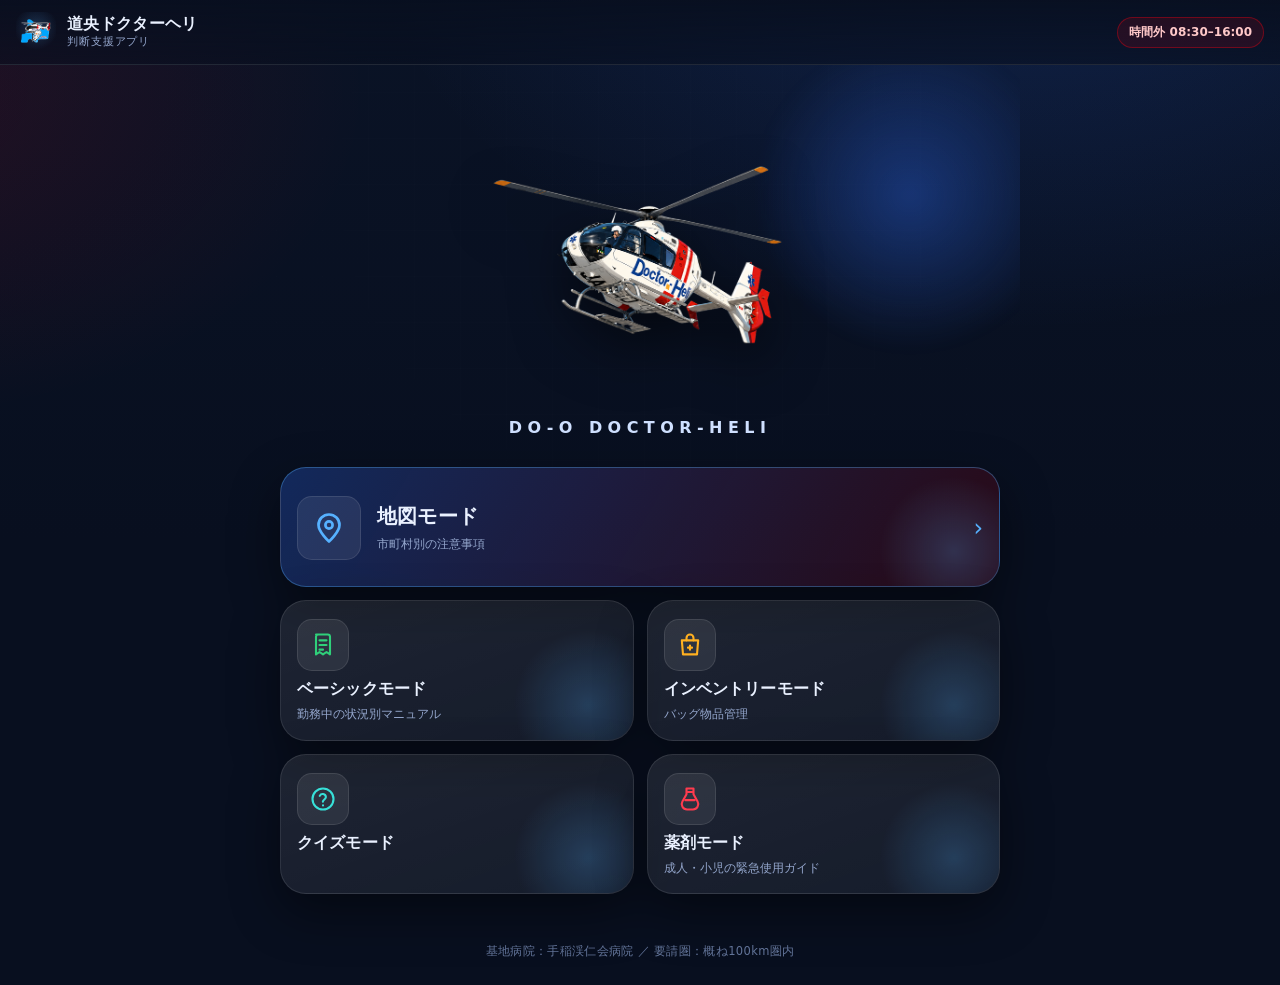
==== commit b23fd890: "公開版に薬剤モードを追加" ====
--- a/index.html
+++ b/index.html
@@ -5,7 +5,7 @@
 <meta name="viewport" content="width=device-width, initial-scale=1.0, viewport-fit=cover" />
 <meta name="theme-color" content="#0a1224" />
 <title>道央ドクターヘリ 判断支援</title>
-<link rel="manifest" href="manifest.json" />
+<link rel="manifest" href="manifest.json" crossorigin="use-credentials" />
 <link rel="apple-touch-icon" href="image/apple-touch-icon.png" />
 <meta name="apple-mobile-web-app-capable" content="yes" />
 <meta name="mobile-web-app-capable" content="yes" />
@@ -52,11 +52,15 @@
   <section class="screen" id="screen-beginner"><div class="modewrap" id="beginner-root"></div></section>
   <section class="screen" id="screen-inventory"><div class="modewrap" id="inventory-root"></div></section>
   <section class="screen" id="screen-quiz"><div class="modewrap" id="quiz-root"></div></section>
+  <section class="screen" id="screen-drugs"><div class="modewrap" id="drugs-root"></div></section>
 </main>
 
 <script src="vendor/leaflet/leaflet.js"></script>
+<script src="js/install-guide.js"></script>
 <script src="js/app.js"></script>
 <script src="js/map.js"></script>
+<script src="js/drug-calc.js"></script>
+<script src="js/drugs.js"></script>
 <script src="js/modes.js"></script>
 <script>
 if ('serviceWorker' in navigator) {
--- a/css/style.css
+++ b/css/style.css
@@ -296,6 +296,7 @@
 .seg__b{display:flex;flex-wrap:wrap;gap:7px}
 .seg__b button{font-size:13px;font-weight:700;padding:8px 13px;border-radius:999px;border:1px solid var(--line);background:var(--surface);color:var(--muted)}
 .seg__b button.on{background:var(--primary,#2f6df6);color:#fff;border-color:transparent}
+.seg__b button:disabled{opacity:.35}
 .bigbtn{width:100%;margin-top:14px;padding:14px;border-radius:14px;background:linear-gradient(120deg,#2f6df6,#1f57d6);color:#fff;font-weight:800;font-size:15px}
 /* quiz */
 .qcard{margin-top:16px;border:1px solid var(--line);border-radius:18px;padding:18px;background:linear-gradient(160deg,var(--surface2),var(--surface))}
@@ -308,6 +309,11 @@
 .qresult{font-size:30px;font-weight:900;text-align:center}
 .qresult.pass{color:#7dffb0}.qresult.fail{color:#ffb0b0}
 .qjudge{text-align:center;color:var(--muted);margin:8px 0 4px;font-weight:700}
+.qfeedback{margin-top:14px;padding:13px 14px;border:1px solid var(--line);border-radius:13px;background:var(--surface)}
+.qfeedback.ok{border-color:rgba(47,208,122,.45);background:rgba(47,208,122,.09)}
+.qfeedback.ng{border-color:rgba(255,176,32,.45);background:rgba(255,176,32,.08)}
+.qfeedback>strong{font-size:17px}.qfeedback p{font-size:14px;line-height:1.65;margin:7px 0}.qfeedback small{display:block;color:var(--muted);font-size:12px;line-height:1.5}
+.qfeedback .qnext{margin-top:12px}
 /* logi */
 .bag{margin-bottom:16px;border:1px solid var(--line);border-radius:16px;overflow:hidden}
 .bag__h{display:flex;justify-content:space-between;align-items:center;padding:13px 15px;background:rgba(255,176,32,.12);font-weight:800}
@@ -316,7 +322,7 @@
 .sect__items{display:flex;flex-direction:column;gap:6px}
 .chk{font-size:13.5px;color:var(--text);display:flex;align-items:center;gap:9px}
 .say{font-size:11.5px;font-weight:700;color:var(--sky);background:rgba(86,177,255,.12);border:1px solid rgba(86,177,255,.3);border-radius:999px;padding:5px 11px}
-/* beginner flow */
+/* legacy beginner flow */
 .flow{list-style:none;padding:0;margin:8px 0;counter-reset:f}
 .flow li{position:relative;padding:12px 14px 12px 46px;border:1px solid var(--line);border-radius:14px;background:var(--surface);margin-bottom:9px}
 .flow li::before{counter-increment:f;content:counter(f);position:absolute;left:12px;top:12px;width:24px;height:24px;border-radius:50%;background:var(--primary,#2f6df6);color:#fff;font-weight:800;font-size:12px;display:grid;place-items:center}
@@ -331,12 +337,43 @@
 .statfilters{display:grid;grid-template-columns:repeat(auto-fit,minmax(210px,1fr));gap:7px;margin-bottom:16px}
 #stats-root>.mode-hd p{color:#c8d6f3}
 
-/* エキスパートの会議日バッジ・ビギナー10項目 */
+/* エキスパートの会議日バッジ・旧ビギナー10項目 */
 .li .ref{display:inline-block;font-size:10.5px;font-weight:800;color:var(--sky);background:rgba(86,177,255,.13);border:1px solid rgba(86,177,255,.3);border-radius:999px;padding:1px 8px;margin-right:8px;vertical-align:1px}
 .top10{border:1px solid rgba(86,177,255,.35);background:rgba(47,109,246,.1);border-radius:16px;padding:14px 16px;margin:10px 0 16px}
 .top10__h{font-weight:800;color:#cfe0ff;margin-bottom:8px}
 .top10 ol{margin:0;padding-left:20px}
 .top10 li{font-size:13px;line-height:1.8;color:var(--text)}
+
+/* ===== ベーシックモード：勤務中の状況別マニュアル ===== */
+.basic-hd{margin-bottom:10px}
+.basic-tools{position:sticky;top:65px;z-index:8;margin:0 -4px 12px;padding:8px 4px;background:linear-gradient(180deg,#0a1428 80%,rgba(10,20,40,0));backdrop-filter:blur(8px)}
+.basic-search span{display:block;font-size:12px;font-weight:800;color:var(--muted);margin:0 0 5px 3px}
+.basic-search input{width:100%;font:inherit;font-size:16px;color:var(--text);background:#101d35;border:1px solid var(--line);border-radius:12px;padding:11px 13px;outline:none}
+.basic-search input:focus{border-color:var(--sky);box-shadow:0 0 0 3px rgba(86,177,255,.15)}
+.basic-cats{display:flex;gap:7px;overflow-x:auto;padding:8px 1px 2px;scrollbar-width:none}.basic-cats::-webkit-scrollbar{display:none}
+.basic-cats button{flex:none;padding:7px 11px;border:1px solid var(--line);border-radius:999px;background:#101d35;color:var(--muted);font-size:13px;font-weight:750}
+.basic-cats button.on{background:var(--blue);border-color:var(--blue);color:#fff}
+.basic-group{margin:0 0 20px}.basic-group>h3{font-size:14px;color:var(--sky);letter-spacing:.06em;margin:0 0 8px;padding-left:3px}
+.basic-card{border:1px solid var(--line);border-radius:16px;background:rgba(255,255,255,.045);overflow:hidden;margin-bottom:10px;scroll-margin-top:142px}
+.basic-card__head{width:100%;display:flex;align-items:center;justify-content:space-between;text-align:left;padding:14px 15px;gap:12px}
+.basic-card__head>span:first-child{display:flex;flex-direction:column;min-width:0}.basic-card__when{font-size:12px;color:var(--muted);margin-bottom:4px}.basic-card__head strong{font-size:17px;line-height:1.35}.basic-card__head small{font-size:14px;line-height:1.55;color:#c5d1e8;margin-top:5px;font-weight:500}
+.basic-card__toggle{font-size:24px;color:var(--sky);flex:none}.basic-card__body{display:none;border-top:1px solid var(--line);padding:13px}.basic-card__body.open{display:block}
+.basic-block{margin:0 0 14px}.basic-block h4{font-size:13px;letter-spacing:.05em;color:var(--sky);margin:0 0 7px}.basic-line{font-size:15px;line-height:1.6;padding:9px 11px;margin-bottom:6px;border-radius:10px;background:var(--surface)}
+.basic-block--avoid h4{color:#ff9ca5}.basic-block--avoid .basic-line{border-left:3px solid var(--red-soft);background:rgba(230,0,18,.09)}
+.basic-block--trouble h4{color:#ffd18a}.basic-block--trouble .basic-line{border-left:3px solid var(--warn);background:rgba(255,176,32,.08)}
+.basic-block--detail .basic-line{color:#ced9ed;background:rgba(86,177,255,.07)}
+.basic-block--note h4{color:#ffd9a0}.basic-block--note .basic-line{border-left:3px solid var(--warn);background:rgba(255,176,32,.10)}
+.basic-block--example h4{color:#bff5d6}.basic-block--example .basic-line{border-left:3px solid var(--ok);background:rgba(47,208,122,.08)}
+.basic-block--check h4{color:#fff}
+.basic-check{display:flex;width:100%;align-items:flex-start;gap:10px;text-align:left;padding:12px 12px;margin-bottom:7px;border:1px solid #c7d2e4;border-left:5px solid #c7d2e4;border-radius:11px;background:#fff;color:#16233d;box-shadow:0 1px 3px rgba(0,0,0,.28)}
+.basic-check__box{display:grid;place-items:center;width:24px;height:24px;flex:none;border:2px solid #7b8aa6;border-radius:7px;color:transparent;font-size:14px;font-weight:900;margin-top:1px;background:#fff}
+.basic-check__text{font-size:15.5px;line-height:1.55;flex:1;font-weight:600;color:#16233d}
+.basic-check.is-critical{border-left-color:var(--red)}
+.basic-check.is-done{background:#e6ebf3;border-color:#b3c0d4;border-left-color:#b3c0d4;box-shadow:none}
+.basic-check.is-done .basic-check__box{color:#fff;background:var(--ok);border-color:var(--ok)}
+.basic-check.is-done .basic-check__text{text-decoration:line-through;color:#66748d;font-weight:500}
+.basic-empty{text-align:center;color:var(--muted);padding:34px 16px;border:1px dashed var(--line);border-radius:14px}
+@media (max-width:420px){.basic-tools{top:62px}.basic-card__head small{font-size:13.5px}}
 
 /* ロジ: チェック基本情報 */
 .lmetarow{display:flex;flex-wrap:wrap;gap:10px;margin:0 0 14px}
@@ -433,3 +470,146 @@
 .statopt span{margin-left:5px;opacity:.6}
 .statopt.on{background:var(--blue);border-color:var(--blue);color:#fff}
 .statopt.on span{opacity:.85}
+
+/* ===== ホーム画面追加の案内(js/install-guide.js) ===== */
+/* 地図の Leaflet コントロール(z-index:1000)より前に出す */
+.install-guide-backdrop{
+  position:fixed;inset:0;z-index:2000;display:grid;align-items:end;
+  padding:16px 16px calc(env(safe-area-inset-bottom) + 16px);
+  background:rgba(4,8,18,.74);backdrop-filter:blur(3px);-webkit-backdrop-filter:blur(3px);
+}
+.install-guide{
+  width:min(100%,520px);max-height:calc(100dvh - 32px);overflow-y:auto;margin:0 auto;padding:20px;
+  border:1px solid rgba(86,177,255,.35);border-radius:var(--r-lg);
+  background:linear-gradient(180deg,var(--bg3),var(--bg2));box-shadow:var(--shadow);
+}
+.install-guide-head{display:flex;align-items:flex-start;gap:12px}
+.install-guide-head>div{flex:1}
+.install-guide-kicker{margin:0 0 2px;color:var(--sky);font-size:12px;font-weight:800;letter-spacing:.1em}
+.install-guide h2{margin:0;font-size:20px;line-height:1.45;letter-spacing:.04em}
+.install-guide-close{
+  flex:0 0 auto;width:40px;height:40px;border:1px solid var(--line);border-radius:50%;
+  background:var(--surface);color:var(--text);font-size:24px;line-height:1;
+}
+.install-guide-lead{margin:14px 0;color:#c9d6f2;font-size:14px;line-height:1.7}
+.install-steps{display:grid;gap:9px;margin:16px 0;padding:0;list-style:none}
+.install-steps li{
+  display:grid;grid-template-columns:42px 1fr;align-items:center;min-height:54px;padding:9px 12px;
+  border:1px solid var(--line);border-radius:12px;background:rgba(8,15,31,.55);line-height:1.55;font-size:14px;
+}
+.install-step-icon{color:var(--sky);font-size:20px;font-weight:800}
+.install-step-icon svg{display:block;width:24px;height:24px;fill:none;stroke:currentColor;
+  stroke-width:1.9;stroke-linecap:round;stroke-linejoin:round}
+.install-primary{
+  width:100%;min-height:46px;margin:10px 0 16px;padding:10px 14px;border-radius:12px;
+  background:var(--blue);color:#fff;font-size:15px;font-weight:800;
+}
+.install-guide-note{margin:8px 0;color:var(--muted);font-size:12.5px;line-height:1.6}
+.install-guide button:focus-visible{outline:3px solid var(--sky);outline-offset:3px}
+@media (max-height:700px){
+  .install-guide{padding:16px}
+  .install-guide-lead{margin:10px 0}
+  .install-steps{gap:6px;margin:10px 0}
+  .install-steps li{min-height:48px;padding-block:6px}
+}
+
+/* ===== 薬剤モード ===== */
+.drug-draft{margin:10px 0 14px;padding:12px 14px;border:2px solid #f0a33a;border-radius:12px;background:rgba(240,163,58,.12);color:#ffe0ad;font-size:12.5px;line-height:1.6}
+.drug-draft b{color:#ffbd5a;font-size:14px}
+.drug-profiles{position:sticky;top:66px;z-index:20;display:flex;gap:6px;overflow-x:auto;margin:0 -4px 12px;padding:7px 4px;background:var(--bg);scrollbar-width:none}
+.drug-profiles button{flex:0 0 auto;min-height:40px;padding:8px 13px;border:1px solid var(--line);border-radius:999px;background:var(--surface);color:var(--muted);font-weight:800}
+.drug-profiles button.on{border-color:#e14d57;background:#c93e49;color:#fff}
+.drug-weight-warning{margin:0 0 12px;padding:11px 13px;border-left:4px solid #e14d57;border-radius:8px;background:rgba(225,77,87,.13);color:#f2c5c8;font-size:12.5px;line-height:1.6}
+.drug-tools{display:grid;grid-template-columns:1fr 1fr;gap:10px;margin:10px 0}
+.drug-tools label{display:grid;gap:5px;color:var(--muted);font-size:11.5px;font-weight:800}
+.drug-tools input,.drug-tools select{width:100%;min-height:43px;padding:9px 11px;border:1px solid var(--line);border-radius:10px;background:var(--surface);color:var(--text);font:inherit}
+.drug-count{margin:10px 0 7px;color:var(--dim);font-size:12px}
+.drug-grid{display:grid;gap:10px;padding-bottom:30px}
+.drug-use{padding:14px;border:1px solid var(--line);border-radius:14px;background:var(--surface);box-shadow:0 6px 18px rgba(0,0,0,.12)}
+.drug-use--off{border-style:dashed;opacity:.84}
+.drug-use__head{display:flex;align-items:flex-start;justify-content:space-between;gap:10px}
+.drug-use h3{margin:3px 0 0;font-size:15px;line-height:1.45}
+.drug-name{color:var(--sky);font-size:12px;font-weight:900}
+.drug-route{display:inline-block;margin:9px 0 5px;padding:3px 8px;border-radius:999px;background:rgba(86,177,255,.12);color:var(--sky);font-size:11.5px;font-weight:800}
+.basis{flex:0 0 auto;padding:3px 7px;border:1px solid var(--line);border-radius:6px;color:var(--muted);font-size:10px;font-weight:800}
+.basis--offlabel{border-color:#e6a23c;color:#ffc46a}.basis--insert{border-color:#54b879;color:#79dfa0}
+.drug-dose{display:grid;grid-template-columns:48px 1fr;align-items:baseline;gap:8px;margin-top:8px}
+.drug-dose span{color:var(--dim);font-size:11px;font-weight:800}.drug-dose strong{color:#fff;font-size:18px;line-height:1.35}
+.drug-prep,.drug-use>p,.drug-note{margin:8px 0 0;color:var(--muted);font-size:12.5px;line-height:1.65}
+.drug-rates{display:grid;grid-template-columns:repeat(auto-fit,minmax(110px,1fr));gap:6px;margin-top:9px}
+.drug-rates span{display:grid;gap:2px;padding:7px;border-radius:8px;background:var(--surface2);color:var(--text);font-size:12px}.drug-rates b{color:var(--sky);font-size:10.5px}
+.drug-detail-btn{width:100%;min-height:40px;margin-top:12px;border:1px solid rgba(225,77,87,.45);border-radius:9px;background:rgba(225,77,87,.1);color:#ff9da4;font-weight:800}
+.drug-empty{padding:28px 16px;border:1px dashed var(--line);border-radius:12px;color:var(--muted);text-align:center;line-height:1.7}
+.drug-empty button{display:block;margin:12px auto 0;padding:8px 14px;border-radius:9px;background:var(--blue);color:#fff;font-weight:800}
+.drug-modal{position:fixed;inset:0;z-index:2100;display:grid;align-items:end;background:rgba(3,7,16,.82)}
+.drug-modal__panel{position:relative;max-height:90dvh;overflow-y:auto;padding:22px 16px calc(24px + env(safe-area-inset-bottom));border-radius:20px 20px 0 0;background:var(--bg2);box-shadow:0 -10px 35px rgba(0,0,0,.4)}
+.drug-modal__panel>h2{margin:3px 42px 6px 0}.drug-modal__panel>p,.drug-modal section p{color:var(--muted);font-size:13px;line-height:1.65}.drug-modal section{margin-top:14px;padding:12px;border:1px solid var(--line);border-radius:11px;background:var(--surface)}
+.drug-modal section h3{margin:0 0 7px;font-size:14px}.drug-modal a{color:var(--sky)}
+.drug-modal__close{position:absolute;right:14px;top:14px;width:40px;height:40px;border:1px solid var(--line);border-radius:50%;background:var(--surface);color:#fff;font-size:24px}
+.drug-kicker{margin:0!important;color:var(--sky)!important;font-size:11px!important;font-weight:900}
+.drug-list{margin:0;padding-left:20px;color:var(--muted);font-size:12.5px;line-height:1.65}.drug-list li+li{margin-top:6px}
+.drug-alert{border-color:#e6a23c!important;background:rgba(230,162,60,.1)!important}.drug-alert h3{color:#ffc46a}
+.drug-stop{border:2px solid #e14d57!important;background:rgba(225,77,87,.13)!important}.drug-stop h3{color:#ff8f97}
+@media(max-width:600px){.drug-tools{grid-template-columns:1fr}.drug-profiles{top:61px}.drug-dose strong{font-size:17px}}
+
+/* 薬剤モード v2: 白地・段階遷移 */
+#screen-drugs{background:#f4f7fb;color:#152238;min-height:100dvh}
+#screen-drugs .modewrap{max-width:760px;padding:18px 14px 50px}
+.drug-app{color:#152238}.drug-loading{padding:50px;text-align:center;color:#52627a}
+.drug-back{margin:0 0 16px;padding:9px 13px;border:1px solid #cbd5e3;border-radius:10px;background:#fff;color:#245ea8;font-size:13px;font-weight:800}
+.drug-title{padding:20px 4px 16px}.drug-title p{margin:0;color:#2871c7;font-size:11px;font-weight:900;letter-spacing:.12em}.drug-title h2{margin:4px 0;color:#10213a;font-size:30px}.drug-title span{color:#63738a;font-size:14px}.drug-title--compact{padding-top:4px}.drug-title--compact h2{font-size:25px}
+.drug-draft-light{display:grid;gap:3px;margin-bottom:18px;padding:12px 14px;border:1px solid #efb44f;border-radius:12px;background:#fff8e8;color:#775314}.drug-draft-light b{font-size:14px}.drug-draft-light span,.drug-draft-light small{font-size:11.5px}
+.patient-choices{display:grid;grid-template-columns:1fr 1fr;gap:14px}.patient-choices button{display:grid;gap:8px;min-height:150px;padding:24px;border:1px solid #cbd8e8;border-radius:18px;background:#fff;color:#172b47;text-align:left;box-shadow:0 8px 24px rgba(31,65,110,.08)}.patient-choices strong{font-size:27px}.patient-choices span{color:#61748e;font-size:14px;line-height:1.6}.patient-choices button::after{content:'選択する →';align-self:end;color:#2470c8;font-size:13px;font-weight:900}
+.weight-form{max-width:480px;padding:24px;border:1px solid #ccd8e7;border-radius:18px;background:#fff;box-shadow:0 8px 24px rgba(31,65,110,.08)}.weight-form>label{font-size:14px;font-weight:900}.weight-form label div{display:flex;align-items:center;gap:10px;margin-top:9px}.weight-form input{width:180px;padding:12px;border:2px solid #8eacd0;border-radius:10px;color:#10213a;font-size:26px;font-weight:900}.weight-form label b{font-size:18px}.weight-form p{color:#6c7b8e;font-size:12px}.weight-form button{width:100%;margin-top:12px;padding:14px;border-radius:11px;background:#1969c5;color:#fff;font-size:15px;font-weight:900}
+.drug-search{display:grid;grid-template-columns:1.4fr 1fr;gap:9px;position:sticky;top:64px;z-index:15;padding:9px 0;background:#f4f7fb}.drug-search input,.drug-search select{min-width:0;padding:11px 12px;border:1px solid #bdcada;border-radius:10px;background:#fff;color:#172b47;font:inherit}.drug-list-count{margin:10px 2px;color:#738197;font-size:12px}.drug-name-list{display:grid;gap:8px}.drug-name-list button{position:relative;display:grid;gap:3px;width:100%;padding:14px 42px 14px 16px;border:1px solid #d0dae7;border-radius:12px;background:#fff;color:#172b47;text-align:left}.drug-name-list button span{color:#6e7f94;font-size:10.5px}.drug-name-list button strong{font-size:17px}.drug-name-list button small{color:#61748e}.drug-name-list button i{position:absolute;right:16px;top:50%;translate:0 -50%;color:#2871c7;font-size:26px;font-style:normal}
+.drug-none{padding:25px;border:1px dashed #b9c6d6;border-radius:12px;background:#fff;color:#6a788b;text-align:center}.drug-critical{display:flex;justify-content:space-between;gap:10px;margin-bottom:12px;padding:12px 14px;border:2px solid #d8343d;border-radius:11px;background:#fff1f1;color:#a71922}.drug-critical span{font-size:12px;font-weight:800}
+.emergency-use{margin-bottom:12px;padding:16px;border:1px solid #ccd7e4;border-radius:14px;background:#fff;box-shadow:0 5px 16px rgba(33,60,96,.06)}.use-head{display:flex;justify-content:space-between;gap:8px}.use-head span{color:#1d65b5;font-size:11px;font-weight:900}.use-head b{padding:3px 7px;border-radius:6px;background:#edf4fc;color:#406184;font-size:10px}.emergency-use h3{margin:7px 0 4px;color:#12243d;font-size:18px}.route{display:inline-block;margin:2px 0 10px;padding:4px 8px;border-radius:99px;background:#e8f2ff;color:#175da8;font-size:11px;font-weight:800}
+.adult-guides{display:grid;grid-template-columns:1fr 1fr;gap:10px}.adult-guides article{padding:12px;border:1px solid #d6deea;border-radius:10px;background:#f8fafc}.adult-guides h4{margin:0 0 8px;color:#245d9d;font-size:13px}
+.dose-main{display:grid;gap:3px}.dose-main>span,.mix-main>span{color:#6d7b8d;font-size:10.5px;font-weight:800}.dose-main strong{color:#111f33;font-size:22px;line-height:1.35}.dose-main em{color:#c52631;font-size:17px;font-style:normal;font-weight:900}.mix-main{display:grid;gap:4px;margin-top:10px;padding:10px;border-left:4px solid #2470c8;border-radius:6px;background:#eef6ff}.mix-main b{color:#173553;font-size:13px;line-height:1.6}.drug-formula,.repeat,.use-note,.source{color:#5f6f84;font-size:11.5px;line-height:1.65}.source{padding-top:8px;border-top:1px solid #e0e6ee}.rate-table{display:grid;gap:5px;margin-top:9px}.rate-table div{display:flex;justify-content:space-between;padding:8px 10px;border-radius:7px;background:#edf4fc}.rate-table span{font-size:11px}.rate-table b{color:#194f8b}.drug-age-stop{padding:12px;border:2px solid #d8343d;border-radius:8px;background:#fff1f1;color:#a71922;font-weight:900}
+.drug-detail-open{width:100%;padding:14px;border:1px solid #99afc8;border-radius:11px;background:#fff;color:#1d5fa9;font-weight:900}.detail-sec{margin-bottom:10px;padding:15px;border:1px solid #ccd7e4;border-radius:12px;background:#fff}.detail-sec h3{margin:0 0 8px;color:#20344e}.detail-sec ul{margin:0;padding-left:20px}.detail-sec li,.detail-sec p{color:#4b5d73;font-size:13px;line-height:1.7}.detail-sec li+li{margin-top:7px}.detail-sec.stop{border:2px solid #d8343d;background:#fff1f1}.detail-sec.stop h3{color:#ae2029}.detail-sec.warn{border-color:#e6a738;background:#fff8e8}.detail-sec a{display:block;padding:9px 0;color:#1767bb}.detail-sec a+a{border-top:1px solid #dde5ef}
+@media(max-width:600px){.patient-choices,.adult-guides,.drug-search{grid-template-columns:1fr}.patient-choices button{min-height:125px}.drug-search{top:60px}.dose-main strong{font-size:20px}}
+
+/* 薬剤モード v3: 患者入力・投与前確認・具体的な投与・薬剤選択ボタン（2026-09-15） */
+.drug-primary{display:inline-flex;align-items:center;justify-content:center;min-height:48px;padding:12px 18px;border-radius:12px;background:#1969c5;color:#fff;font-size:15px;font-weight:900}
+.drug-primary--wide{width:100%;min-height:56px;margin-top:14px;font-size:17px}
+.drug-kept{display:grid;gap:4px;margin-bottom:16px;padding:16px;border:2px solid #1969c5;border-radius:16px;background:#eef6ff}.drug-kept p{margin:0;color:#2871c7;font-size:11px;font-weight:900}.drug-kept strong{color:#10213a;font-size:20px}.drug-kept span{color:#44566e;font-size:14px}.drug-kept .drug-primary{margin-top:8px}
+.patient-form{max-width:560px;padding:20px;border:1px solid #ccd8e7;border-radius:18px;background:#fff;box-shadow:0 8px 24px rgba(31,65,110,.08)}
+.patient-form fieldset{margin:0 0 16px;padding:0;border:0}.patient-form legend{margin-bottom:9px;color:#10213a;font-size:14px;font-weight:900}
+.sex-choices{display:grid;grid-template-columns:1fr 1fr;gap:10px}.age-choices{display:grid;grid-template-columns:repeat(5,1fr);gap:8px}
+.sex-choices button,.age-choices button{display:grid;gap:3px;min-height:64px;padding:10px 8px;border:2px solid #c9d6e6;border-radius:12px;background:#fff;color:#172b47;text-align:center}
+.sex-choices strong{font-size:20px}.age-choices strong{font-size:18px}.sex-choices span,.age-choices span{color:#61748e;font-size:11.5px}
+.sex-choices button.on,.age-choices button.on{border-color:#1969c5;background:#1969c5;color:#fff}.sex-choices button.on span,.age-choices button.on span{color:#dcebff}
+.weight-field{display:block;color:#10213a;font-size:14px;font-weight:900}.weight-field div{display:flex;align-items:center;gap:10px;margin-top:9px}
+.weight-field input{width:170px;padding:12px;border:2px solid #8eacd0;border-radius:10px;color:#10213a;font-size:24px;font-weight:900}.weight-field b{font-size:18px}
+.form-hint{margin:10px 0 0;color:#6c7b8e;font-size:12px;line-height:1.6}.form-error{min-height:1em;margin:10px 0 0;color:#c21f2a;font-size:13.5px;font-weight:900}
+.drug-patient{position:sticky;top:60px;z-index:16;display:flex;align-items:center;justify-content:space-between;gap:10px;margin:0 0 10px;padding:10px 12px;border:1px solid #b9cde6;border-radius:12px;background:#eaf3ff}
+.drug-patient div{display:grid;gap:1px}.drug-patient b{color:#10213a;font-size:14px}.drug-patient span{color:#245ea8;font-size:13px;font-weight:800}
+.drug-patient button{flex:0 0 auto;min-height:40px;padding:8px 14px;border:1px solid #1969c5;border-radius:10px;background:#fff;color:#1969c5;font-weight:900}
+.drug-search{top:128px}.drug-group-label{margin:18px 2px 8px;color:#8a5a12;font-size:12px;font-weight:900}.drug-name-list button.off{border-style:dashed;background:#f7f8fa;opacity:.8}
+.drug-select{display:flex;align-items:center;justify-content:center;width:100%;min-height:56px;border-radius:14px;background:#12408a;color:#fff;font-size:18px;font-weight:900;letter-spacing:.05em;box-shadow:0 6px 18px rgba(18,64,138,.28)}
+.drug-select--top{margin:0 0 12px;min-height:52px;font-size:17px}
+.drug-select-bar{position:sticky;bottom:0;z-index:18;margin:18px -14px -50px;padding:12px 14px calc(12px + env(safe-area-inset-bottom));background:linear-gradient(rgba(244,247,251,0),#f4f7fb 28%)}
+.drug-check{margin-bottom:14px;border:2px solid #d8343d;border-radius:14px;background:#fff1f1;overflow:hidden}
+.drug-check__toggle{display:grid;grid-template-columns:auto 1fr auto;align-items:center;gap:10px;width:100%;min-height:56px;padding:12px 14px;background:transparent;color:#a71922;text-align:left}
+.drug-check__title{font-size:17px;font-weight:900}.drug-check__count{font-size:13px;font-weight:800}.drug-check__toggle i{font-size:12px;font-style:normal;font-weight:900}
+.drug-check__peek{margin:0;padding:0 14px 12px;color:#8f1c24;font-size:12.5px;line-height:1.6}
+.drug-check__body{padding:4px 14px 14px;border-top:1px solid #f0b8bc;background:#fff}.drug-check__body h3{margin:12px 0 6px;color:#ae2029;font-size:14px}
+.drug-check__body ul{margin:0;padding-left:20px}.drug-check__body li,.drug-check__body p{color:#3f2a2c;font-size:13.5px;line-height:1.7}.drug-check__body li+li{margin-top:6px}
+.drug-link{display:block;width:100%;margin-top:12px;padding:10px 0;background:transparent;color:#1767bb;font-size:13.5px;font-weight:900;text-align:left}.drug-link--center{text-align:center}
+.weight-note{display:inline-block;margin:2px 0 10px 6px;padding:4px 8px;border-radius:99px;background:#fff4dc;color:#7a4b00;font-size:11px;font-weight:900}
+.give-box{display:grid;gap:10px;padding:14px;border:2px solid #1969c5;border-radius:12px;background:#f3f8ff}
+.give-step{display:grid;gap:3px}.give-step span,.give-main span{color:#40618a;font-size:11.5px;font-weight:900}.give-step b{color:#10213a;font-size:15px;line-height:1.55}
+.give-main{display:grid;gap:4px}.give-main strong{color:#b3121d;font-size:23px;line-height:1.4}.give-main em{color:#10213a;font-size:14px;font-style:normal;font-weight:900}
+.give-text{margin:0;color:#10213a;font-size:17px;font-weight:800;line-height:1.6}
+.rate-grid{display:grid;grid-template-columns:repeat(auto-fit,minmax(130px,1fr));gap:6px}.rate-grid div{display:grid;gap:2px;padding:9px 10px;border-radius:8px;background:#fff;border:1px solid #cfe0f5}.rate-grid span{color:#40618a;font-size:11.5px}.rate-grid b{color:#b3121d;font-size:19px}
+.drug-warn{margin:10px 0 0;padding:10px 12px;border-left:4px solid #e08a00;border-radius:6px;background:#fff4dc;color:#6b4200;font-size:13px;font-weight:800;line-height:1.6}
+.drug-stop{margin:0 0 12px;padding:14px;border:2px solid #d8343d;border-radius:10px;background:#fff1f1;color:#a71922;font-size:15px;font-weight:900;line-height:1.6}
+.use-small{margin:12px 0 0;padding:10px 0 0 18px;border-top:1px solid #e0e6ee}.use-small li{color:#5f6f84;font-size:11.5px;line-height:1.65}.use-small li+li{margin-top:3px}
+@media(max-width:600px){.age-choices{grid-template-columns:repeat(3,1fr)}.drug-patient{top:56px}.drug-search{top:120px}.give-main strong{font-size:21px}}
+
+/* 薬剤モード: 重要な付記とTKH救急メモ（2026-09-16） */
+.drug-keynote{margin:10px 0 0;padding:11px 13px;border:2px solid #e08a00;border-radius:10px;background:#fff4dc;color:#5c3700;font-size:14px;font-weight:900;line-height:1.6}
+.drug-tkh{margin:10px 0 0;padding:11px 13px;border-left:5px solid #1969c5;border-radius:8px;background:#eaf3ff}
+.drug-tkh b{display:block;margin-bottom:3px;color:#12408a;font-size:12px;letter-spacing:.04em}
+.drug-tkh p{margin:0;color:#10213a;font-size:14px;font-weight:700;line-height:1.65}
+.rate-grid small{color:#40618a;font-size:12px;font-weight:800}
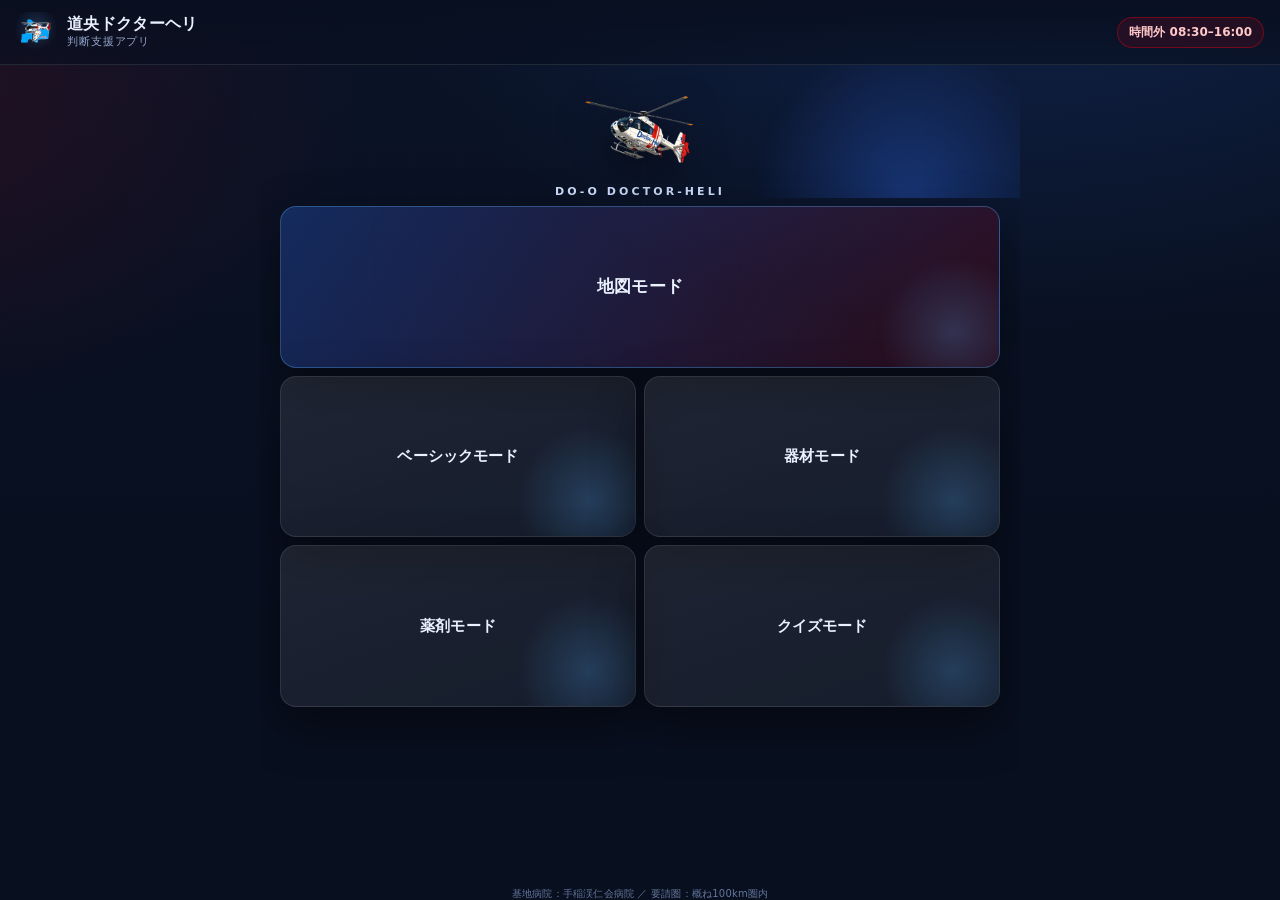
==== commit a88463ab: "Update PWA branding and icons Refresh the app branding for the installed PWA: rename the app to "道央D" ====
--- a/index.html
+++ b/index.html
@@ -6,11 +6,11 @@
 <meta name="theme-color" content="#0a1224" />
 <title>道央ドクターヘリ 判断支援</title>
 <link rel="manifest" href="manifest.json" crossorigin="use-credentials" />
-<link rel="apple-touch-icon" href="image/apple-touch-icon.png" />
+<link rel="apple-touch-icon" href="image/public-icon-180.png" />
 <meta name="apple-mobile-web-app-capable" content="yes" />
 <meta name="mobile-web-app-capable" content="yes" />
 <meta name="apple-mobile-web-app-status-bar-style" content="black-translucent" />
-<meta name="apple-mobile-web-app-title" content="DO-O Heli" />
+<meta name="apple-mobile-web-app-title" content="道央Drヘリ" />
 <link rel="stylesheet" href="vendor/leaflet/leaflet.css" />
 <link rel="stylesheet" href="css/style.css" />
 </head>
--- a/css/style.css
+++ b/css/style.css
@@ -62,29 +62,30 @@
 @keyframes fade{from{opacity:0;transform:translateY(8px)}to{opacity:1;transform:none}}
 
 /* ===== Hero ===== */
-.hero{position:relative;padding:26px 20px 6px;overflow:hidden}
+.hero{position:relative;padding:6px 20px 0;overflow:hidden;flex:none}
 .hero__glow{position:absolute;top:-40px;right:-60px;width:340px;height:340px;
   background:radial-gradient(circle,rgba(47,109,246,.35),transparent 65%);filter:blur(6px);pointer-events:none}
 .hero__heli{
-  width:78%;max-width:420px;margin:4px auto -6px;filter:drop-shadow(0 22px 26px rgba(0,0,0,.55));
+  width:auto;height:clamp(58px,14dvh,118px);margin:0 auto -4px;filter:drop-shadow(0 14px 18px rgba(0,0,0,.5));
   animation:hover 5.5s ease-in-out infinite;
 }
 @keyframes hover{0%,100%{transform:translateY(0) rotate(-.4deg)}50%{transform:translateY(-12px) rotate(.4deg)}}
 .hero__text{position:relative;text-align:center;margin-top:2px}
-.hero__eyebrow{font-size:11px;letter-spacing:.32em;color:var(--sky);font-weight:700;margin:0 0 8px}
+.hero__eyebrow{font-size:11px;letter-spacing:.28em;color:var(--sky);font-weight:700;margin:0}
 .hero__title{font-size:30px;line-height:1.18;font-weight:900;margin:0 0 12px;letter-spacing:.01em}
 .hero__lead{font-size:13.5px;line-height:1.7;color:var(--muted);max-width:30em;margin:0 auto}
 
 /* ===== Mode grid ===== */
-.modes{display:grid;grid-template-columns:1fr 1fr;gap:13px;padding:22px 16px 8px}
+.screen--home.is-active{height:calc(100dvh - 65px - env(safe-area-inset-top));display:flex;flex-direction:column;overflow:hidden}
+.modes{display:grid;grid-template-columns:1fr 1fr;grid-template-rows:repeat(4,minmax(44px,1fr));gap:8px;padding:8px 16px;flex:1;min-height:0}
 .mode{
-  position:relative;text-align:left;border-radius:var(--r-lg);padding:18px 16px 16px;min-height:138px;
+  position:relative;text-align:center;border-radius:16px;padding:8px 10px;min-height:0;
   background:linear-gradient(160deg,var(--surface2),var(--surface));
   border:1px solid var(--line);box-shadow:var(--shadow);overflow:hidden;
-  display:flex;flex-direction:column;gap:8px;transition:transform .18s ease,border-color .18s ease;
+  display:grid;place-items:center;transition:transform .18s ease,border-color .18s ease;
 }
 .mode:active{transform:scale(.97)}
-.mode--primary{grid-column:1 / -1;min-height:120px;flex-direction:row;align-items:center;gap:16px;
+.mode--primary{grid-column:1 / -1;min-height:0;
   border-color:rgba(86,177,255,.35);
   background:linear-gradient(120deg,rgba(47,109,246,.28),rgba(230,0,18,.14) 90%);}
 .mode__ic{
@@ -94,8 +95,8 @@
 .mode__ic svg{width:28px;height:28px}
 .mode--primary .mode__ic{width:64px;height:64px}
 .mode--primary .mode__ic svg{width:36px;height:36px}
-.mode__name{font-weight:800;font-size:16px;letter-spacing:.01em}
-.mode--primary .mode__name{font-size:20px}
+.mode__name{position:relative;z-index:1;font-weight:800;font-size:15px;line-height:1.25;letter-spacing:.01em}
+.mode--primary .mode__name{font-size:17px}
 .mode__desc{font-size:12px;color:var(--muted);line-height:1.55}
 .mode__body{display:flex;flex-direction:column;gap:5px;min-width:0}
 .mode__arrow{margin-left:auto;color:var(--sky);font-size:24px;align-self:center}
@@ -109,15 +110,15 @@
 .accent-red{color:var(--red-soft)} .accent-blue{color:var(--sky)} .accent-cyan{color:var(--cyan)}
 .accent-amber{color:var(--warn)} .accent-green{color:var(--ok)}
 
-.home__foot{text-align:center;color:var(--dim);font-size:11.5px;padding:14px 16px calc(env(safe-area-inset-bottom) + 26px);letter-spacing:.03em}
-.home__role{display:inline-block;margin-top:10px;color:var(--muted);font-size:11.5px}
+.home__foot{margin:0;text-align:center;color:var(--dim);font-size:10px;padding:3px 12px 0;letter-spacing:.02em;line-height:1.25}
+.home__role{display:inline-block;margin-top:3px;color:var(--muted);font-size:10px}
 .home__role a{color:var(--muted);text-decoration:underline;text-underline-offset:2px}
 .home__role a:hover,.home__role a:focus-visible{color:var(--text)}
-.home__logout{display:inline-block;margin-top:12px;padding:7px 14px;color:var(--muted);font-size:11.5px;text-decoration:none;border:1px solid var(--line);border-radius:999px}
+.home__logout{display:inline-block;margin-top:3px;padding:3px 10px;color:var(--muted);font-size:10px;text-decoration:none;border:1px solid var(--line);border-radius:999px}
 .home__logout:hover,.home__logout:focus-visible{color:var(--text);border-color:var(--muted)}
-.home__private-links{margin:8px 0 0;text-align:center}
+.home__private-links{margin:2px 0 calc(env(safe-area-inset-bottom) + 3px);text-align:center;line-height:1}
 .home__private-links:empty{display:none}
-.home__usage{color:var(--dim);font-size:12px;text-decoration:underline;text-underline-offset:3px}
+.home__usage{color:var(--dim);font-size:10px;text-decoration:underline;text-underline-offset:2px}
 .home__usage:hover,.home__usage:focus-visible{color:var(--muted)}
 
 /* ===== Map screen ===== */
@@ -217,12 +218,12 @@
 
 @media(min-width:560px){
   .hero__title{font-size:36px}
-  .modes{padding:24px 20px}
+  .modes{padding-inline:20px}
 }
 
 /* ===== 更新: ヒーロー簡素化・モード追加色 ===== */
-.hero{text-align:center;padding:30px 20px 6px}
-.hero__eyebrow{font-size:16px;letter-spacing:.34em;margin:10px 0 0;font-weight:800;color:#cfe0ff}
+.hero{text-align:center}
+.hero__eyebrow{font-weight:800;color:#cfe0ff}
 .accent-purple{color:#a07bff}
 
 /* ===== 更新: 地図モードを明るく ===== */
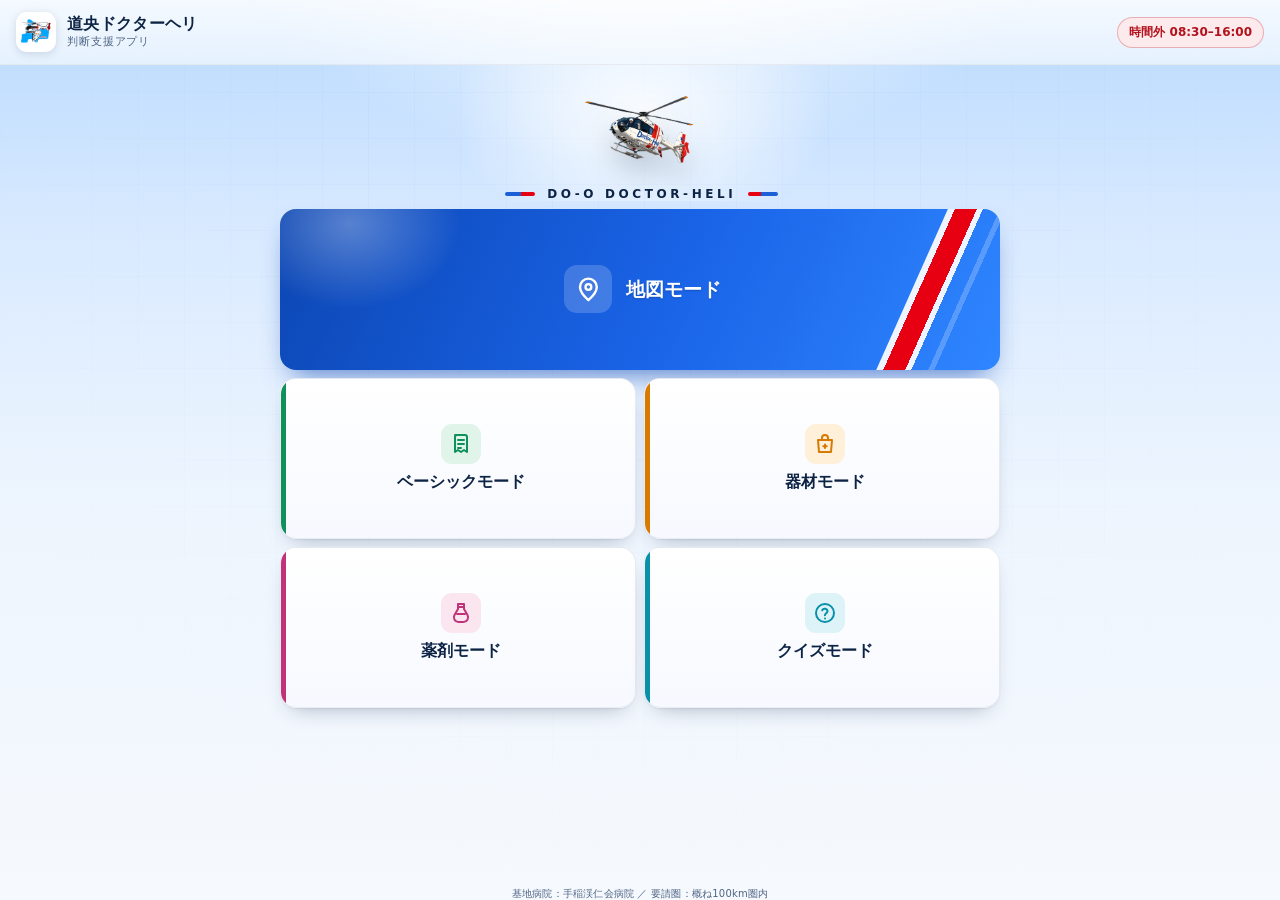
==== commit 7594c611: "タイトル画面を明るいスカイテーマに刷新 Co-Authored-By: Claude Opus 5 <noreply@anthropic.com>" ====
--- a/index.html
+++ b/index.html
@@ -3,7 +3,7 @@
 <head>
 <meta charset="UTF-8" />
 <meta name="viewport" content="width=device-width, initial-scale=1.0, viewport-fit=cover" />
-<meta name="theme-color" content="#0a1224" />
+<meta name="theme-color" content="#f4f8fe" />
 <title>道央ドクターヘリ 判断支援</title>
 <link rel="manifest" href="manifest.json" crossorigin="use-credentials" />
 <link rel="apple-touch-icon" href="image/public-icon-180.png" />
@@ -14,7 +14,7 @@
 <link rel="stylesheet" href="vendor/leaflet/leaflet.css" />
 <link rel="stylesheet" href="css/style.css" />
 </head>
-<body>
+<body class="is-home">
 
 <header class="appbar" id="appbar">
   <button class="appbar__back" id="btnBack" aria-label="戻る" hidden>‹</button>
--- a/css/style.css
+++ b/css/style.css
@@ -61,17 +61,42 @@
 .screen.is-active{display:block}
 @keyframes fade{from{opacity:0;transform:translateY(8px)}to{opacity:1;transform:none}}
 
+/* ===== Home: 明るいスカイテーマ（機体の白×赤×青ラインを基調） ===== */
+body.is-home{
+  background:#f4f8fe;
+  background-image:
+    radial-gradient(560px 320px at 50% -60px, rgba(255,255,255,.95), transparent 70%),
+    linear-gradient(180deg,#b9dafe 0%,#d9eaff 26%,#edf5fe 55%,#f6f9fd 100%);
+}
+body.is-home::before{
+  opacity:.6;
+  background-image:linear-gradient(rgba(26,95,214,.06) 1px,transparent 1px),
+    linear-gradient(90deg,rgba(26,95,214,.06) 1px,transparent 1px);
+}
+body.is-home .appbar{background:linear-gradient(180deg,rgba(255,255,255,.85),rgba(255,255,255,.6));border-bottom-color:rgba(13,35,68,.08)}
+body.is-home .appbar__title{color:#0d2344}
+body.is-home .appbar__sub{color:#4f6585}
+body.is-home .appbar__logo{background:#fff;box-shadow:0 2px 8px rgba(13,35,68,.14)}
+body.is-home .appbar__status{color:#0d2344;background:#fff;border-color:rgba(13,35,68,.12)}
+body.is-home .appbar__status.is-open{color:#0b7a43;background:#e2f6eb;border-color:rgba(11,122,67,.3)}
+body.is-home .appbar__status.is-closed{color:#b3121d;background:#fdeaec;border-color:rgba(179,18,29,.28)}
+
 /* ===== Hero ===== */
-.hero{position:relative;padding:6px 20px 0;overflow:hidden;flex:none}
-.hero__glow{position:absolute;top:-40px;right:-60px;width:340px;height:340px;
-  background:radial-gradient(circle,rgba(47,109,246,.35),transparent 65%);filter:blur(6px);pointer-events:none}
+.hero{position:relative;padding:6px 20px 0;overflow:hidden;flex:none;text-align:center}
+.hero__glow{position:absolute;top:-80px;left:50%;width:380px;height:260px;translate:-50% 0;
+  background:radial-gradient(closest-side,rgba(255,255,255,.9),transparent);pointer-events:none}
 .hero__heli{
-  width:auto;height:clamp(58px,14dvh,118px);margin:0 auto -4px;filter:drop-shadow(0 14px 18px rgba(0,0,0,.5));
+  position:relative;width:auto;height:clamp(58px,14dvh,118px);margin:0 auto -2px;
+  filter:drop-shadow(0 16px 14px rgba(13,35,68,.22));
   animation:hover 5.5s ease-in-out infinite;
 }
 @keyframes hover{0%,100%{transform:translateY(0) rotate(-.4deg)}50%{transform:translateY(-12px) rotate(.4deg)}}
 .hero__text{position:relative;text-align:center;margin-top:2px}
-.hero__eyebrow{font-size:11px;letter-spacing:.28em;color:var(--sky);font-weight:700;margin:0}
+.hero__eyebrow{position:relative;display:flex;align-items:center;justify-content:center;gap:12px;margin:0;padding-left:.3em;
+  font-size:12px;font-weight:900;letter-spacing:.3em;color:#0d2344}
+.hero__eyebrow::before,.hero__eyebrow::after{content:"";flex:none;width:30px;height:4px;border-radius:2px;
+  background:linear-gradient(90deg,#1a5fd6 0 55%,#e60012 55% 100%)}
+.hero__eyebrow::after{background:linear-gradient(90deg,#e60012 0 45%,#1a5fd6 45% 100%)}
 .hero__title{font-size:30px;line-height:1.18;font-weight:900;margin:0 0 12px;letter-spacing:.01em}
 .hero__lead{font-size:13.5px;line-height:1.7;color:var(--muted);max-width:30em;margin:0 auto}
 
@@ -79,29 +104,50 @@
 .screen--home.is-active{height:calc(100dvh - 65px - env(safe-area-inset-top));display:flex;flex-direction:column;overflow:hidden}
 .modes{display:grid;grid-template-columns:1fr 1fr;grid-template-rows:repeat(4,minmax(44px,1fr));gap:8px;padding:8px 16px;flex:1;min-height:0}
 .mode{
-  position:relative;text-align:center;border-radius:16px;padding:8px 10px;min-height:0;
-  background:linear-gradient(160deg,var(--surface2),var(--surface));
-  border:1px solid var(--line);box-shadow:var(--shadow);overflow:hidden;
-  display:grid;place-items:center;transition:transform .18s ease,border-color .18s ease;
-}
+  --ac:#1a5fd6; --ac-bg:#e5eefc;
+  position:relative;text-align:center;border-radius:16px;padding:8px 10px 8px 15px;min-height:0;
+  background:linear-gradient(180deg,#ffffff,#f6f9ff);color:#0d2344;
+  border:1px solid rgba(13,35,68,.08);
+  box-shadow:0 1px 2px rgba(13,35,68,.06),0 10px 22px -12px rgba(13,35,68,.38);overflow:hidden;
+  display:flex;flex-direction:column;align-items:center;justify-content:center;gap:clamp(4px,1dvh,8px);
+  transition:transform .18s ease,box-shadow .18s ease;
+}
+.mode::before{content:"";position:absolute;left:0;top:0;bottom:0;width:5px;background:var(--ac)}
 .mode:active{transform:scale(.97)}
-.mode--primary{grid-column:1 / -1;min-height:0;
-  border-color:rgba(86,177,255,.35);
-  background:linear-gradient(120deg,rgba(47,109,246,.28),rgba(230,0,18,.14) 90%);}
+.mode:focus-visible{outline:3px solid var(--ac);outline-offset:2px}
+@media(hover:hover){
+  .mode:hover{transform:translateY(-2px);box-shadow:0 1px 2px rgba(13,35,68,.06),0 16px 28px -12px rgba(13,35,68,.42)}
+}
+.mode[data-mode="beginner"]{--ac:#11915a;--ac-bg:#e0f4e9}
+.mode[data-mode="reflection"]{--ac:#d6313d;--ac-bg:#fde6e8}
+.mode[data-mode="inventory"]{--ac:#d97a00;--ac-bg:#fff0d9}
+.mode[data-mode="drugs"]{--ac:#c2327a;--ac-bg:#fbe5ef}
+.mode[data-mode="stats"]{--ac:#6b4fe0;--ac-bg:#ece7ff}
+.mode[data-mode="quiz"]{--ac:#0891a8;--ac-bg:#ddf3f7}
 .mode__ic{
-  width:52px;height:52px;border-radius:15px;display:grid;place-items:center;flex:none;
-  background:rgba(255,255,255,.08);border:1px solid var(--line);
-}
-.mode__ic svg{width:28px;height:28px}
-.mode--primary .mode__ic{width:64px;height:64px}
-.mode--primary .mode__ic svg{width:36px;height:36px}
-.mode__name{position:relative;z-index:1;font-weight:800;font-size:15px;line-height:1.25;letter-spacing:.01em}
-.mode--primary .mode__name{font-size:17px}
+  width:clamp(28px,5dvh,40px);height:clamp(28px,5dvh,40px);border-radius:11px;display:grid;place-items:center;flex:none;
+  position:relative;z-index:1;background:var(--ac-bg);color:var(--ac);
+}
+.mode__ic svg{width:60%;height:60%}
+/* 名称は常に1行。最長の「ケースレビューモード」(10字)がカード幅に収まるよう、カード幅に比例させる（全カード同じ大きさ） */
+.mode{container-type:inline-size;padding:6px 6px 6px 11px}
+.mode__name{position:relative;z-index:1;font-weight:800;font-size:14px;font-size:min(16px,9.8cqi);line-height:1.25;letter-spacing:0;color:#0d2344;white-space:nowrap}
+/* 地図モード: 機体カラーの青地に赤白の斜めライン */
+.mode--primary{grid-column:1 / -1;min-height:0;flex-direction:row;gap:14px;border:0;color:#fff;
+  background:linear-gradient(115deg,#0c46b3 0%,#1a64e8 55%,#2f86ff 100%);
+  box-shadow:0 14px 28px -12px rgba(12,70,179,.75);}
+.mode--primary::before{left:auto;right:-8px;top:-20%;bottom:-20%;width:96px;transform:skewX(-24deg);
+  background:linear-gradient(90deg,rgba(255,255,255,.92) 0 7px,#e60012 7px 29px,rgba(255,255,255,.92) 29px 35px,transparent 35px 52px,rgba(255,255,255,.22) 52px 58px,transparent 58px)}
+.mode--primary:focus-visible{outline-color:#0c46b3}
+.mode--primary .mode__ic{width:clamp(34px,6dvh,48px);height:clamp(34px,6dvh,48px);border-radius:13px;background:rgba(255,255,255,.18);color:#fff}
+.mode--primary .mode__name{color:#fff;font-size:19px;text-shadow:0 1px 2px rgba(0,0,0,.18)}
 .mode__desc{font-size:12px;color:var(--muted);line-height:1.55}
 .mode__body{display:flex;flex-direction:column;gap:5px;min-width:0}
 .mode__arrow{margin-left:auto;color:var(--sky);font-size:24px;align-self:center}
-.mode__glow{position:absolute;right:-30px;bottom:-40px;width:150px;height:150px;
-  background:radial-gradient(circle,rgba(86,177,255,.22),transparent 70%);pointer-events:none}
+.mode__glow{display:none}
+.mode--primary .mode__glow{display:block;position:absolute;left:-40px;top:-70px;width:220px;height:170px;
+  background:radial-gradient(closest-side,rgba(255,255,255,.3),transparent);pointer-events:none}
+@media(prefers-reduced-motion:reduce){.hero__heli{animation:none}.mode{transition:none}}
 .mode.is-soon{opacity:.62}
 .mode.is-soon .mode__arrow{display:none}
 .badge-soon{position:absolute;top:12px;right:12px;font-size:10px;font-weight:700;letter-spacing:.06em;
@@ -110,16 +156,16 @@
 .accent-red{color:var(--red-soft)} .accent-blue{color:var(--sky)} .accent-cyan{color:var(--cyan)}
 .accent-amber{color:var(--warn)} .accent-green{color:var(--ok)}
 
-.home__foot{margin:0;text-align:center;color:var(--dim);font-size:10px;padding:3px 12px 0;letter-spacing:.02em;line-height:1.25}
-.home__role{display:inline-block;margin-top:3px;color:var(--muted);font-size:10px}
-.home__role a{color:var(--muted);text-decoration:underline;text-underline-offset:2px}
-.home__role a:hover,.home__role a:focus-visible{color:var(--text)}
-.home__logout{display:inline-block;margin-top:3px;padding:3px 10px;color:var(--muted);font-size:10px;text-decoration:none;border:1px solid var(--line);border-radius:999px}
-.home__logout:hover,.home__logout:focus-visible{color:var(--text);border-color:var(--muted)}
+.home__foot{margin:0;text-align:center;color:#4f6585;font-size:10px;padding:3px 12px 0;letter-spacing:.02em;line-height:1.25}
+.home__role{display:inline-block;margin-top:3px;color:#4f6585;font-size:10px}
+.home__role a{color:#1a5fd6;text-decoration:underline;text-underline-offset:2px}
+.home__role a:hover,.home__role a:focus-visible{color:#0d2344}
+.home__logout{display:inline-block;margin-top:3px;padding:3px 10px;color:#4f6585;font-size:10px;text-decoration:none;background:rgba(255,255,255,.7);border:1px solid rgba(13,35,68,.16);border-radius:999px}
+.home__logout:hover,.home__logout:focus-visible{color:#0d2344;border-color:#4f6585}
 .home__private-links{margin:2px 0 calc(env(safe-area-inset-bottom) + 3px);text-align:center;line-height:1}
 .home__private-links:empty{display:none}
-.home__usage{color:var(--dim);font-size:10px;text-decoration:underline;text-underline-offset:2px}
-.home__usage:hover,.home__usage:focus-visible{color:var(--muted)}
+.home__usage{color:#4f6585;font-size:10px;text-decoration:underline;text-underline-offset:2px}
+.home__usage:hover,.home__usage:focus-visible{color:#0d2344}
 
 /* ===== Map screen ===== */
 .screen--map{
@@ -222,8 +268,6 @@
 }
 
 /* ===== 更新: ヒーロー簡素化・モード追加色 ===== */
-.hero{text-align:center}
-.hero__eyebrow{font-weight:800;color:#cfe0ff}
 .accent-purple{color:#a07bff}
 
 /* ===== 更新: 地図モードを明るく ===== */
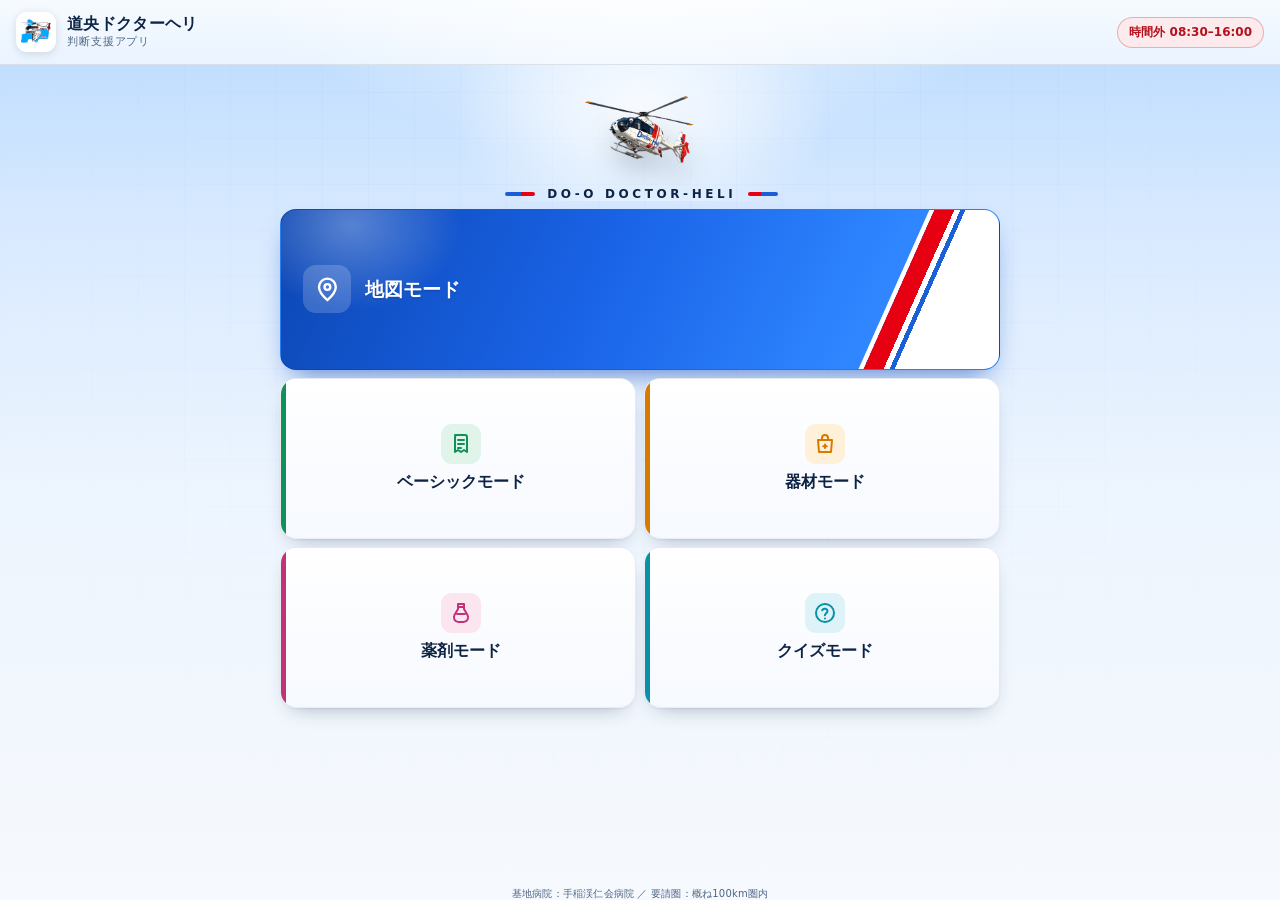
==== commit c1a359ed: "全モードを明るいスカイテーマに統一 Co-Authored-By: Claude Opus 5 <noreply@anthropic.com>" ====
--- a/index.html
+++ b/index.html
@@ -14,7 +14,7 @@
 <link rel="stylesheet" href="vendor/leaflet/leaflet.css" />
 <link rel="stylesheet" href="css/style.css" />
 </head>
-<body class="is-home">
+<body>
 
 <header class="appbar" id="appbar">
   <button class="appbar__back" id="btnBack" aria-label="戻る" hidden>‹</button>
--- a/css/style.css
+++ b/css/style.css
@@ -1,14 +1,15 @@
 :root{
-  --bg:#080f1f; --bg2:#0c1830; --bg3:#102043;
-  --surface:rgba(255,255,255,.055);
-  --surface2:rgba(255,255,255,.09);
-  --line:rgba(255,255,255,.10);
-  --red:#e60012; --red-soft:#ff3b4e;
-  --blue:#2f6df6; --sky:#56b1ff; --cyan:#37e0d8;
-  --text:#eaf1ff; --muted:#94a6cc; --dim:#64769b;
-  --ok:#2fd07a; --warn:#ffb020;
+  /* 明るいスカイテーマ（機体の白×赤×青ラインを基調）。全画面共通 */
+  --bg:#f4f8fe; --bg2:#ffffff; --bg3:#eaf2fd;
+  --surface:#ffffff;
+  --surface2:#f1f6fd;
+  --line:rgba(13,35,68,.12);
+  --red:#e60012; --red-soft:#d6313d;
+  --blue:#1a5fd6; --sky:#1565c0; --cyan:#0891a8;
+  --text:#0d2344; --muted:#4f6585; --dim:#6b7d99;
+  --ok:#0b7a43; --warn:#b86800;
   --r:18px; --r-lg:26px;
-  --shadow:0 18px 50px rgba(0,0,0,.45);
+  --shadow:0 10px 24px -12px rgba(13,35,68,.3);
   --font:"Hiragino Kaku Gothic ProN","Yu Gothic",system-ui,-apple-system,"Segoe UI",Roboto,sans-serif;
 }
 *{box-sizing:border-box;-webkit-tap-highlight-color:transparent}
@@ -16,17 +17,16 @@
 body{
   font-family:var(--font); color:var(--text); background:var(--bg);
   background-image:
-    radial-gradient(1100px 700px at 80% -10%, rgba(47,109,246,.18), transparent 60%),
-    radial-gradient(900px 600px at -10% 10%, rgba(230,0,18,.12), transparent 55%),
-    linear-gradient(180deg,#0a1326 0%, #080f1f 60%);
+    radial-gradient(560px 320px at 50% -60px, rgba(255,255,255,.95), transparent 70%),
+    linear-gradient(180deg,#b9dafe 0%,#d9eaff 26%,#edf5fe 55%,#f6f9fd 100%);
   background-attachment:fixed;
   -webkit-font-smoothing:antialiased; overflow-x:hidden;
 }
 /* faint topo grid */
 body::before{
-  content:""; position:fixed; inset:0; pointer-events:none; z-index:0; opacity:.35;
-  background-image:linear-gradient(rgba(255,255,255,.035) 1px,transparent 1px),
-    linear-gradient(90deg,rgba(255,255,255,.035) 1px,transparent 1px);
+  content:""; position:fixed; inset:0; pointer-events:none; z-index:0; opacity:.6;
+  background-image:linear-gradient(rgba(26,95,214,.06) 1px,transparent 1px),
+    linear-gradient(90deg,rgba(26,95,214,.06) 1px,transparent 1px);
   background-size:46px 46px; mask-image:radial-gradient(circle at 50% 20%,#000,transparent 80%);
 }
 img{display:block;max-width:100%}
@@ -36,15 +36,15 @@
 .appbar{
   position:sticky; top:0; z-index:50; display:flex; align-items:center; gap:12px;
   padding:calc(env(safe-area-inset-top) + 12px) 16px 12px;
-  background:linear-gradient(180deg,rgba(8,15,31,.92),rgba(8,15,31,.55));
+  background:linear-gradient(180deg,rgba(255,255,255,.88),rgba(255,255,255,.66));
   backdrop-filter:blur(14px); -webkit-backdrop-filter:blur(14px);
   border-bottom:1px solid var(--line);
 }
 .appbar__back{font-size:30px;line-height:1;width:34px;height:34px;border-radius:12px;color:var(--sky);margin-right:-4px}
-.appbar__back:active{background:var(--surface)}
+.appbar__back:active{background:var(--surface2)}
 .appbar__brand{display:flex;align-items:center;gap:11px;min-width:0;flex:1}
 .appbar__logo{width:40px;height:40px;object-fit:contain;border-radius:11px;
-  background:radial-gradient(circle at 50% 40%,rgba(86,177,255,.22),transparent 70%)}
+  background:#fff;box-shadow:0 2px 8px rgba(13,35,68,.14)}
 .appbar__titles{display:flex;flex-direction:column;min-width:0}
 .appbar__title{font-weight:800;font-size:16px;letter-spacing:.02em;line-height:1.15}
 .appbar__sub{font-size:11px;color:var(--muted);letter-spacing:.08em}
@@ -52,34 +52,14 @@
   font-size:12px;font-weight:700;color:var(--text);white-space:nowrap;
   padding:6px 11px;border-radius:999px;border:1px solid var(--line);background:var(--surface);
 }
-.appbar__status.is-open{color:#bfe9cf;border-color:rgba(47,208,122,.4);background:rgba(47,208,122,.12)}
-.appbar__status.is-closed{color:#ffc9c9;border-color:rgba(230,0,18,.4);background:rgba(230,0,18,.12)}
+.appbar__status.is-open{color:#0b7a43;background:#e2f6eb;border-color:rgba(11,122,67,.3)}
+.appbar__status.is-closed{color:#b3121d;background:#fdeaec;border-color:rgba(179,18,29,.28)}
 
 /* ===== Screens ===== */
 #app{position:relative;z-index:1;max-width:760px;margin:0 auto}
 .screen{display:none;animation:fade .35s ease}
 .screen.is-active{display:block}
 @keyframes fade{from{opacity:0;transform:translateY(8px)}to{opacity:1;transform:none}}
-
-/* ===== Home: 明るいスカイテーマ（機体の白×赤×青ラインを基調） ===== */
-body.is-home{
-  background:#f4f8fe;
-  background-image:
-    radial-gradient(560px 320px at 50% -60px, rgba(255,255,255,.95), transparent 70%),
-    linear-gradient(180deg,#b9dafe 0%,#d9eaff 26%,#edf5fe 55%,#f6f9fd 100%);
-}
-body.is-home::before{
-  opacity:.6;
-  background-image:linear-gradient(rgba(26,95,214,.06) 1px,transparent 1px),
-    linear-gradient(90deg,rgba(26,95,214,.06) 1px,transparent 1px);
-}
-body.is-home .appbar{background:linear-gradient(180deg,rgba(255,255,255,.85),rgba(255,255,255,.6));border-bottom-color:rgba(13,35,68,.08)}
-body.is-home .appbar__title{color:#0d2344}
-body.is-home .appbar__sub{color:#4f6585}
-body.is-home .appbar__logo{background:#fff;box-shadow:0 2px 8px rgba(13,35,68,.14)}
-body.is-home .appbar__status{color:#0d2344;background:#fff;border-color:rgba(13,35,68,.12)}
-body.is-home .appbar__status.is-open{color:#0b7a43;background:#e2f6eb;border-color:rgba(11,122,67,.3)}
-body.is-home .appbar__status.is-closed{color:#b3121d;background:#fdeaec;border-color:rgba(179,18,29,.28)}
 
 /* ===== Hero ===== */
 .hero{position:relative;padding:6px 20px 0;overflow:hidden;flex:none;text-align:center}
@@ -132,12 +112,14 @@
 /* 名称は常に1行。最長の「ケースレビューモード」(10字)がカード幅に収まるよう、カード幅に比例させる（全カード同じ大きさ） */
 .mode{container-type:inline-size;padding:6px 6px 6px 11px}
 .mode__name{position:relative;z-index:1;font-weight:800;font-size:14px;font-size:min(16px,9.8cqi);line-height:1.25;letter-spacing:0;color:#0d2344;white-space:nowrap}
-/* 地図モード: 機体カラーの青地に赤白の斜めライン */
-.mode--primary{grid-column:1 / -1;min-height:0;flex-direction:row;gap:14px;border:0;color:#fff;
-  background:linear-gradient(115deg,#0c46b3 0%,#1a64e8 55%,#2f86ff 100%);
-  box-shadow:0 14px 28px -12px rgba(12,70,179,.75);}
-.mode--primary::before{left:auto;right:-8px;top:-20%;bottom:-20%;width:96px;transform:skewX(-24deg);
-  background:linear-gradient(90deg,rgba(255,255,255,.92) 0 7px,#e60012 7px 29px,rgba(255,255,255,.92) 29px 35px,transparent 35px 52px,rgba(255,255,255,.22) 52px 58px,transparent 58px)}
+/* 地図モード: 左は青地、右は機体と同じ白地に赤・青の斜めライン */
+.mode--primary{grid-column:1 / -1;min-height:0;flex-direction:row;justify-content:flex-start;gap:14px;padding-left:22px;
+  border:1px solid rgba(13,35,68,.08);color:#fff;
+  background:linear-gradient(115deg,#0c46b3 0%,#1a64e8 45%,#2f86ff 80%);
+  box-shadow:0 14px 28px -12px rgba(12,70,179,.7);}
+.mode--primary::before{left:auto;right:-40px;top:-10%;bottom:-10%;width:140px;transform:skewX(-24deg);
+  background:linear-gradient(90deg,#e60012 0 20px,#fff 20px 26px,#1a5fd6 26px 31px,#fff 31px);
+  box-shadow:-5px 0 0 #fff}
 .mode--primary:focus-visible{outline-color:#0c46b3}
 .mode--primary .mode__ic{width:clamp(34px,6dvh,48px);height:clamp(34px,6dvh,48px);border-radius:13px;background:rgba(255,255,255,.18);color:#fff}
 .mode--primary .mode__name{color:#fff;font-size:19px;text-shadow:0 1px 2px rgba(0,0,0,.18)}
@@ -222,7 +204,7 @@
   border:1px solid var(--line);font-size:18px;color:var(--muted);flex:none}
 .chips{display:flex;flex-wrap:wrap;gap:6px;margin-top:7px}
 .chip{font-size:11px;font-weight:700;padding:4px 9px;border-radius:999px;border:1px solid var(--line);color:var(--muted)}
-.chip--reg{color:#cfe0ff;border-color:rgba(86,177,255,.4);background:rgba(47,109,246,.14)}
+.chip--reg{color:#1565c0;border-color:rgba(21,101,192,.3);background:#e8f0fe}
 .chip--in{color:#bfe9cf;border-color:rgba(47,208,122,.4);background:rgba(47,208,122,.12)}
 .chip--out{color:#ffc9c9;border-color:rgba(230,0,18,.4);background:rgba(230,0,18,.12)}
 
@@ -326,7 +308,7 @@
 .modewrap{max-width:760px;margin:0 auto;padding:18px 16px calc(env(safe-area-inset-bottom) + 40px)}
 .mode-hd h2{font-size:24px;font-weight:900;margin:6px 0 2px}
 .mode-hd p{color:var(--muted);font-size:13px;margin:0 0 6px}
-.proto-note{font-size:12px;color:#cfe0ff;background:rgba(47,109,246,.14);border:1px solid rgba(86,177,255,.3);border-radius:12px;padding:9px 12px;margin:10px 0 16px}
+.proto-note{font-size:12px;color:#1a3f7a;background:#e8f0fe;border:1px solid rgba(26,95,214,.25);border-radius:12px;padding:9px 12px;margin:10px 0 16px}
 .li{font-size:13.5px;line-height:1.7;color:var(--text);padding:9px 12px;border:1px solid var(--line);border-radius:11px;background:var(--surface);margin-bottom:7px}
 /* accordion */
 .acc__item{margin-bottom:9px}
@@ -352,7 +334,7 @@
 .qopt.ok{background:rgba(47,208,122,.18);border-color:rgba(47,208,122,.5)}
 .qopt.ng{background:rgba(230,0,18,.16);border-color:rgba(230,0,18,.5)}
 .qresult{font-size:30px;font-weight:900;text-align:center}
-.qresult.pass{color:#7dffb0}.qresult.fail{color:#ffb0b0}
+.qresult.pass{color:#0b7a43}.qresult.fail{color:#c21f2a}
 .qjudge{text-align:center;color:var(--muted);margin:8px 0 4px;font-weight:700}
 .qfeedback{margin-top:14px;padding:13px 14px;border:1px solid var(--line);border-radius:13px;background:var(--surface)}
 .qfeedback.ok{border-color:rgba(47,208,122,.45);background:rgba(47,208,122,.09)}
@@ -375,42 +357,43 @@
 .flow__d{font-size:12.5px;color:var(--muted);line-height:1.6;margin-top:3px}
 /* stats */
 .statgrid{display:grid;grid-template-columns:1fr 1fr;gap:12px;margin-top:8px}
-.statc{border:1px solid rgba(255,255,255,.2);border-radius:16px;padding:16px;background:#111e36;box-shadow:0 8px 20px rgba(0,0,0,.18)}
-.statc__v{font-size:29px;font-weight:900;line-height:1.05;color:#fff;text-shadow:0 0 20px currentColor}
-.statc__k{font-size:12.5px;color:#d9e5ff;margin-top:7px;font-weight:800}
-.statc__sub{font-size:11px;color:#aebfe1;margin-top:7px;font-weight:650}
+.statc{position:relative;overflow:hidden;border:1px solid var(--line);border-radius:16px;padding:16px 16px 16px 20px;background:#fff;box-shadow:var(--shadow)}
+.statc::before{content:"";position:absolute;left:0;top:0;bottom:0;width:5px;background:var(--blue)}
+.statc__v{font-size:29px;font-weight:900;line-height:1.05;color:var(--blue)}
+.statc__k{font-size:12.5px;color:var(--text);margin-top:7px;font-weight:800}
+.statc__sub{font-size:11px;color:var(--muted);margin-top:7px;font-weight:650}
 .statfilters{display:grid;grid-template-columns:repeat(auto-fit,minmax(210px,1fr));gap:7px;margin-bottom:16px}
-#stats-root>.mode-hd p{color:#c8d6f3}
+#stats-root>.mode-hd p{color:var(--muted)}
 
 /* エキスパートの会議日バッジ・旧ビギナー10項目 */
 .li .ref{display:inline-block;font-size:10.5px;font-weight:800;color:var(--sky);background:rgba(86,177,255,.13);border:1px solid rgba(86,177,255,.3);border-radius:999px;padding:1px 8px;margin-right:8px;vertical-align:1px}
 .top10{border:1px solid rgba(86,177,255,.35);background:rgba(47,109,246,.1);border-radius:16px;padding:14px 16px;margin:10px 0 16px}
-.top10__h{font-weight:800;color:#cfe0ff;margin-bottom:8px}
+.top10__h{font-weight:800;color:#1a3f7a;margin-bottom:8px}
 .top10 ol{margin:0;padding-left:20px}
 .top10 li{font-size:13px;line-height:1.8;color:var(--text)}
 
 /* ===== ベーシックモード：勤務中の状況別マニュアル ===== */
 .basic-hd{margin-bottom:10px}
-.basic-tools{position:sticky;top:65px;z-index:8;margin:0 -4px 12px;padding:8px 4px;background:linear-gradient(180deg,#0a1428 80%,rgba(10,20,40,0));backdrop-filter:blur(8px)}
+.basic-tools{position:sticky;top:65px;z-index:8;margin:0 -4px 12px;padding:8px 4px;background:rgba(237,245,254,.9);backdrop-filter:blur(8px);-webkit-backdrop-filter:blur(8px)}
 .basic-search span{display:block;font-size:12px;font-weight:800;color:var(--muted);margin:0 0 5px 3px}
-.basic-search input{width:100%;font:inherit;font-size:16px;color:var(--text);background:#101d35;border:1px solid var(--line);border-radius:12px;padding:11px 13px;outline:none}
-.basic-search input:focus{border-color:var(--sky);box-shadow:0 0 0 3px rgba(86,177,255,.15)}
+.basic-search input{width:100%;font:inherit;font-size:16px;color:var(--text);background:#fff;border:1px solid var(--line);border-radius:12px;padding:11px 13px;outline:none}
+.basic-search input:focus{border-color:var(--blue);box-shadow:0 0 0 3px rgba(26,95,214,.15)}
 .basic-cats{display:flex;gap:7px;overflow-x:auto;padding:8px 1px 2px;scrollbar-width:none}.basic-cats::-webkit-scrollbar{display:none}
-.basic-cats button{flex:none;padding:7px 11px;border:1px solid var(--line);border-radius:999px;background:#101d35;color:var(--muted);font-size:13px;font-weight:750}
+.basic-cats button{flex:none;padding:7px 11px;border:1px solid var(--line);border-radius:999px;background:#fff;color:var(--muted);font-size:13px;font-weight:750}
 .basic-cats button.on{background:var(--blue);border-color:var(--blue);color:#fff}
 .basic-group{margin:0 0 20px}.basic-group>h3{font-size:14px;color:var(--sky);letter-spacing:.06em;margin:0 0 8px;padding-left:3px}
-.basic-card{border:1px solid var(--line);border-radius:16px;background:rgba(255,255,255,.045);overflow:hidden;margin-bottom:10px;scroll-margin-top:142px}
+.basic-card{border:1px solid var(--line);border-radius:16px;background:#fff;box-shadow:var(--shadow);overflow:hidden;margin-bottom:10px;scroll-margin-top:142px}
 .basic-card__head{width:100%;display:flex;align-items:center;justify-content:space-between;text-align:left;padding:14px 15px;gap:12px}
-.basic-card__head>span:first-child{display:flex;flex-direction:column;min-width:0}.basic-card__when{font-size:12px;color:var(--muted);margin-bottom:4px}.basic-card__head strong{font-size:17px;line-height:1.35}.basic-card__head small{font-size:14px;line-height:1.55;color:#c5d1e8;margin-top:5px;font-weight:500}
+.basic-card__head>span:first-child{display:flex;flex-direction:column;min-width:0}.basic-card__when{font-size:12px;color:var(--muted);margin-bottom:4px}.basic-card__head strong{font-size:17px;line-height:1.35}.basic-card__head small{font-size:14px;line-height:1.55;color:var(--muted);margin-top:5px;font-weight:500}
 .basic-card__toggle{font-size:24px;color:var(--sky);flex:none}.basic-card__body{display:none;border-top:1px solid var(--line);padding:13px}.basic-card__body.open{display:block}
-.basic-block{margin:0 0 14px}.basic-block h4{font-size:13px;letter-spacing:.05em;color:var(--sky);margin:0 0 7px}.basic-line{font-size:15px;line-height:1.6;padding:9px 11px;margin-bottom:6px;border-radius:10px;background:var(--surface)}
-.basic-block--avoid h4{color:#ff9ca5}.basic-block--avoid .basic-line{border-left:3px solid var(--red-soft);background:rgba(230,0,18,.09)}
-.basic-block--trouble h4{color:#ffd18a}.basic-block--trouble .basic-line{border-left:3px solid var(--warn);background:rgba(255,176,32,.08)}
-.basic-block--detail .basic-line{color:#ced9ed;background:rgba(86,177,255,.07)}
-.basic-block--note h4{color:#ffd9a0}.basic-block--note .basic-line{border-left:3px solid var(--warn);background:rgba(255,176,32,.10)}
-.basic-block--example h4{color:#bff5d6}.basic-block--example .basic-line{border-left:3px solid var(--ok);background:rgba(47,208,122,.08)}
-.basic-block--check h4{color:#fff}
-.basic-check{display:flex;width:100%;align-items:flex-start;gap:10px;text-align:left;padding:12px 12px;margin-bottom:7px;border:1px solid #c7d2e4;border-left:5px solid #c7d2e4;border-radius:11px;background:#fff;color:#16233d;box-shadow:0 1px 3px rgba(0,0,0,.28)}
+.basic-block{margin:0 0 14px}.basic-block h4{font-size:13px;letter-spacing:.05em;color:var(--sky);margin:0 0 7px}.basic-line{font-size:15px;line-height:1.6;padding:9px 11px;margin-bottom:6px;border-radius:10px;background:var(--surface2)}
+.basic-block--avoid h4{color:#c21f2a}.basic-block--avoid .basic-line{border-left:3px solid var(--red-soft);background:#fdecee}
+.basic-block--trouble h4{color:#a35c00}.basic-block--trouble .basic-line{border-left:3px solid #e08a00;background:#fff4e0}
+.basic-block--detail .basic-line{color:var(--text);background:#edf3fd}
+.basic-block--note h4{color:#a35c00}.basic-block--note .basic-line{border-left:3px solid #e08a00;background:#fff4e0}
+.basic-block--example h4{color:#0b7a43}.basic-block--example .basic-line{border-left:3px solid #13a35a;background:#e6f6ed}
+.basic-block--check h4{color:var(--text)}
+.basic-check{display:flex;width:100%;align-items:flex-start;gap:10px;text-align:left;padding:12px 12px;margin-bottom:7px;border:1px solid #c7d2e4;border-left:5px solid #c7d2e4;border-radius:11px;background:#fff;color:#16233d;box-shadow:0 1px 3px rgba(13,35,68,.12)}
 .basic-check__box{display:grid;place-items:center;width:24px;height:24px;flex:none;border:2px solid #7b8aa6;border-radius:7px;color:transparent;font-size:14px;font-weight:900;margin-top:1px;background:#fff}
 .basic-check__text{font-size:15.5px;line-height:1.55;flex:1;font-weight:600;color:#16233d}
 .basic-check.is-critical{border-left-color:var(--red)}
@@ -536,11 +519,11 @@
   flex:0 0 auto;width:40px;height:40px;border:1px solid var(--line);border-radius:50%;
   background:var(--surface);color:var(--text);font-size:24px;line-height:1;
 }
-.install-guide-lead{margin:14px 0;color:#c9d6f2;font-size:14px;line-height:1.7}
+.install-guide-lead{margin:14px 0;color:var(--muted);font-size:14px;line-height:1.7}
 .install-steps{display:grid;gap:9px;margin:16px 0;padding:0;list-style:none}
 .install-steps li{
   display:grid;grid-template-columns:42px 1fr;align-items:center;min-height:54px;padding:9px 12px;
-  border:1px solid var(--line);border-radius:12px;background:rgba(8,15,31,.55);line-height:1.55;font-size:14px;
+  border:1px solid var(--line);border-radius:12px;background:var(--surface2);line-height:1.55;font-size:14px;
 }
 .install-step-icon{color:var(--sky);font-size:20px;font-weight:800}
 .install-step-icon svg{display:block;width:24px;height:24px;fill:none;stroke:currentColor;
@@ -559,12 +542,12 @@
 }
 
 /* ===== 薬剤モード ===== */
-.drug-draft{margin:10px 0 14px;padding:12px 14px;border:2px solid #f0a33a;border-radius:12px;background:rgba(240,163,58,.12);color:#ffe0ad;font-size:12.5px;line-height:1.6}
-.drug-draft b{color:#ffbd5a;font-size:14px}
+.drug-draft{margin:10px 0 14px;padding:12px 14px;border:2px solid #f0a33a;border-radius:12px;background:#fff8e8;color:#775314;font-size:12.5px;line-height:1.6}
+.drug-draft b{color:#a35c00;font-size:14px}
 .drug-profiles{position:sticky;top:66px;z-index:20;display:flex;gap:6px;overflow-x:auto;margin:0 -4px 12px;padding:7px 4px;background:var(--bg);scrollbar-width:none}
 .drug-profiles button{flex:0 0 auto;min-height:40px;padding:8px 13px;border:1px solid var(--line);border-radius:999px;background:var(--surface);color:var(--muted);font-weight:800}
 .drug-profiles button.on{border-color:#e14d57;background:#c93e49;color:#fff}
-.drug-weight-warning{margin:0 0 12px;padding:11px 13px;border-left:4px solid #e14d57;border-radius:8px;background:rgba(225,77,87,.13);color:#f2c5c8;font-size:12.5px;line-height:1.6}
+.drug-weight-warning{margin:0 0 12px;padding:11px 13px;border-left:4px solid #e14d57;border-radius:8px;background:#fff1f1;color:#a71922;font-size:12.5px;line-height:1.6}
 .drug-tools{display:grid;grid-template-columns:1fr 1fr;gap:10px;margin:10px 0}
 .drug-tools label{display:grid;gap:5px;color:var(--muted);font-size:11.5px;font-weight:800}
 .drug-tools input,.drug-tools select{width:100%;min-height:43px;padding:9px 11px;border:1px solid var(--line);border-radius:10px;background:var(--surface);color:var(--text);font:inherit}
@@ -577,24 +560,24 @@
 .drug-name{color:var(--sky);font-size:12px;font-weight:900}
 .drug-route{display:inline-block;margin:9px 0 5px;padding:3px 8px;border-radius:999px;background:rgba(86,177,255,.12);color:var(--sky);font-size:11.5px;font-weight:800}
 .basis{flex:0 0 auto;padding:3px 7px;border:1px solid var(--line);border-radius:6px;color:var(--muted);font-size:10px;font-weight:800}
-.basis--offlabel{border-color:#e6a23c;color:#ffc46a}.basis--insert{border-color:#54b879;color:#79dfa0}
+.basis--offlabel{border-color:#e6a23c;color:#a35c00}.basis--insert{border-color:#54b879;color:#0b7a43}
 .drug-dose{display:grid;grid-template-columns:48px 1fr;align-items:baseline;gap:8px;margin-top:8px}
-.drug-dose span{color:var(--dim);font-size:11px;font-weight:800}.drug-dose strong{color:#fff;font-size:18px;line-height:1.35}
+.drug-dose span{color:var(--dim);font-size:11px;font-weight:800}.drug-dose strong{color:var(--text);font-size:18px;line-height:1.35}
 .drug-prep,.drug-use>p,.drug-note{margin:8px 0 0;color:var(--muted);font-size:12.5px;line-height:1.65}
 .drug-rates{display:grid;grid-template-columns:repeat(auto-fit,minmax(110px,1fr));gap:6px;margin-top:9px}
 .drug-rates span{display:grid;gap:2px;padding:7px;border-radius:8px;background:var(--surface2);color:var(--text);font-size:12px}.drug-rates b{color:var(--sky);font-size:10.5px}
-.drug-detail-btn{width:100%;min-height:40px;margin-top:12px;border:1px solid rgba(225,77,87,.45);border-radius:9px;background:rgba(225,77,87,.1);color:#ff9da4;font-weight:800}
+.drug-detail-btn{width:100%;min-height:40px;margin-top:12px;border:1px solid rgba(225,77,87,.45);border-radius:9px;background:#fff1f1;color:#c21f2a;font-weight:800}
 .drug-empty{padding:28px 16px;border:1px dashed var(--line);border-radius:12px;color:var(--muted);text-align:center;line-height:1.7}
 .drug-empty button{display:block;margin:12px auto 0;padding:8px 14px;border-radius:9px;background:var(--blue);color:#fff;font-weight:800}
 .drug-modal{position:fixed;inset:0;z-index:2100;display:grid;align-items:end;background:rgba(3,7,16,.82)}
 .drug-modal__panel{position:relative;max-height:90dvh;overflow-y:auto;padding:22px 16px calc(24px + env(safe-area-inset-bottom));border-radius:20px 20px 0 0;background:var(--bg2);box-shadow:0 -10px 35px rgba(0,0,0,.4)}
 .drug-modal__panel>h2{margin:3px 42px 6px 0}.drug-modal__panel>p,.drug-modal section p{color:var(--muted);font-size:13px;line-height:1.65}.drug-modal section{margin-top:14px;padding:12px;border:1px solid var(--line);border-radius:11px;background:var(--surface)}
 .drug-modal section h3{margin:0 0 7px;font-size:14px}.drug-modal a{color:var(--sky)}
-.drug-modal__close{position:absolute;right:14px;top:14px;width:40px;height:40px;border:1px solid var(--line);border-radius:50%;background:var(--surface);color:#fff;font-size:24px}
+.drug-modal__close{position:absolute;right:14px;top:14px;width:40px;height:40px;border:1px solid var(--line);border-radius:50%;background:var(--surface2);color:var(--text);font-size:24px}
 .drug-kicker{margin:0!important;color:var(--sky)!important;font-size:11px!important;font-weight:900}
 .drug-list{margin:0;padding-left:20px;color:var(--muted);font-size:12.5px;line-height:1.65}.drug-list li+li{margin-top:6px}
-.drug-alert{border-color:#e6a23c!important;background:rgba(230,162,60,.1)!important}.drug-alert h3{color:#ffc46a}
-.drug-stop{border:2px solid #e14d57!important;background:rgba(225,77,87,.13)!important}.drug-stop h3{color:#ff8f97}
+.drug-alert{border-color:#e6a23c!important;background:rgba(230,162,60,.1)!important}.drug-alert h3{color:#a35c00}
+.drug-stop{border:2px solid #e14d57!important;background:rgba(225,77,87,.13)!important}.drug-stop h3{color:#ae2029}
 @media(max-width:600px){.drug-tools{grid-template-columns:1fr}.drug-profiles{top:61px}.drug-dose strong{font-size:17px}}
 
 /* 薬剤モード v2: 白地・段階遷移 */
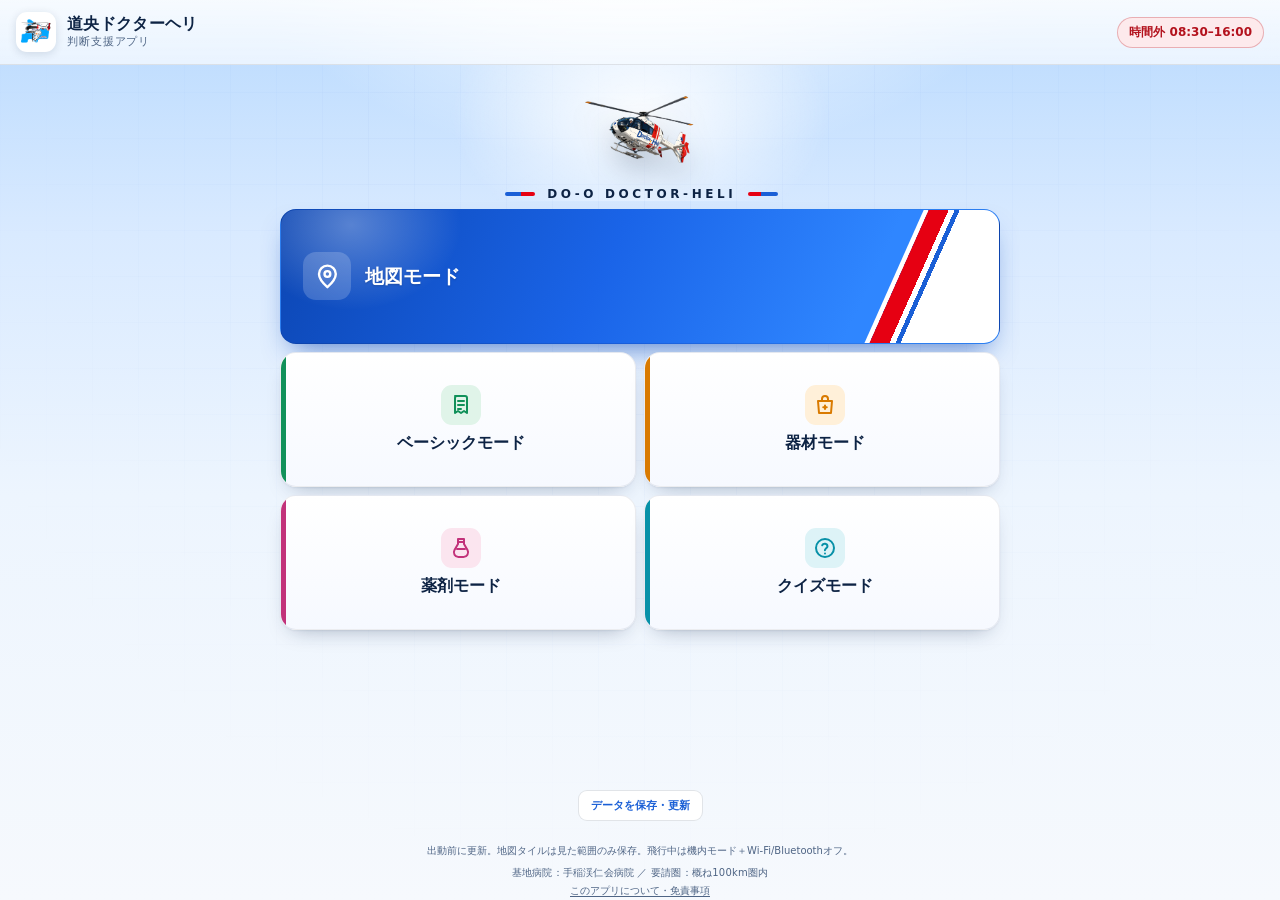
==== commit 166e87ed: "Make PWA offline-first without Wi-Fi gating" ====
--- a/index.html
+++ b/index.html
@@ -64,7 +64,10 @@
 <script src="js/modes.js"></script>
 <script>
 if ('serviceWorker' in navigator) {
-  window.addEventListener('load', () => navigator.serviceWorker.register('sw.js').catch(()=>{}));
+  /* 制御済みページの再訪ごとに明示的な更新確認をしない。初回だけ登録する。 */
+  window.addEventListener('load', () => {
+    if (!navigator.serviceWorker.controller) navigator.serviceWorker.register('sw.js').catch(()=>{});
+  });
 }
 </script>
 </body>
--- a/css/style.css
+++ b/css/style.css
@@ -139,6 +139,10 @@
 .accent-amber{color:var(--warn)} .accent-green{color:var(--ok)}
 
 .home__foot{margin:0;text-align:center;color:#4f6585;font-size:10px;padding:3px 12px 0;letter-spacing:.02em;line-height:1.25}
+.home__sync{display:block;margin:10px auto 4px;padding:7px 12px;border:1px solid var(--line);border-radius:9px;background:var(--surface);color:var(--blue);font-size:11px;font-weight:800}
+.home__sync:disabled{opacity:.55}
+.home__sync-status{display:block;min-height:1.3em;margin:0 auto 4px;text-align:center;color:var(--muted);font-size:11px}
+.home__sync-hint{display:block;margin:0 auto 6px;text-align:center;color:var(--muted);font-size:10px}
 .home__role{display:inline-block;margin-top:3px;color:#4f6585;font-size:10px}
 .home__role a{color:#1a5fd6;text-decoration:underline;text-underline-offset:2px}
 .home__role a:hover,.home__role a:focus-visible{color:#0d2344}
@@ -148,6 +152,22 @@
 .home__private-links:empty{display:none}
 .home__usage{color:#4f6585;font-size:10px;text-decoration:underline;text-underline-offset:2px}
 .home__usage:hover,.home__usage:focus-visible{color:#0d2344}
+
+/* ===== このアプリについて ===== */
+.about-body{min-height:100%;height:auto;background:#eef4fb;color:#172b47}
+.about-back{display:grid;place-items:center;flex:0 0 auto;text-decoration:none}
+.about-page{width:min(100% - 28px,760px);margin:0 auto;padding:22px 0 calc(40px + env(safe-area-inset-bottom))}
+.about-card{margin-bottom:14px;padding:20px;border:1px solid #cfdaea;border-radius:16px;background:#fff;box-shadow:0 6px 20px rgba(31,65,110,.07)}
+.about-card--lead{border-top:4px solid #1969c5}.about-card--warning{border:2px solid #df9b28;background:#fffaf0}
+.about-kicker{margin:0 0 5px!important;color:#236bbd!important;font-size:11px!important;font-weight:900;letter-spacing:.12em}
+.about-card h1{margin:0 0 14px;color:#10213a;font-size:clamp(23px,5.8vw,32px);line-height:1.4}
+.about-card h2{margin:0 0 12px;color:#152b48;font-size:19px}
+.about-card p{margin:8px 0;color:#4c607a;font-size:14px;line-height:1.85}
+.about-features{display:grid;gap:0;margin:0}.about-features div{padding:11px 0;border-top:1px solid #e1e7ef}.about-features div:first-child{padding-top:0;border-top:0}
+.about-features dt{color:#164f91;font-size:14px;font-weight:900}.about-features dd{margin:3px 0 0;color:#55677e;font-size:13.5px;line-height:1.65}
+.about-list{margin:0;padding-left:21px}.about-list li{color:#4b4131;font-size:13.5px;line-height:1.75}.about-list li+li{margin-top:9px}
+.about-return{text-align:center}.about-return a{display:inline-flex;min-height:44px;align-items:center;padding:8px 18px;border:1px solid #aac0dd;border-radius:99px;background:#fff;color:#175da8;font-size:13px;font-weight:900;text-decoration:none}
+@media(max-width:480px){.about-page{width:min(100% - 20px,760px);padding-top:12px}.about-card{padding:17px}}
 
 /* ===== Map screen ===== */
 .screen--map{
@@ -258,7 +278,10 @@
 .legend__item{color:#33425e}
 .pin__dot{border-color:#fff}
 .pin__label{color:#0e1c33;text-shadow:0 0 3px #fff,0 0 3px #fff,0 0 4px #fff}
-.base-ring{border-color:#0d9488;box-shadow:0 0 0 4px rgba(13,148,136,.18)}
+/* 基地病院: 赤地に白の H（ヘリポート記号） */
+.base-ring{background:#c62828;border:2px solid #fff;color:#fff;font-weight:900;font-size:16px;line-height:1;font-family:system-ui,sans-serif;box-shadow:0 0 0 3px rgba(198,40,40,.35),0 4px 12px rgba(28,46,72,.34)}
+.legend__dot--base{width:14px;height:14px;background:#c62828;color:#fff;font-size:9px;font-weight:900;line-height:1;display:inline-grid;place-items:center}
+.hrow__n{margin-left:6px;font-size:11px;font-weight:600;color:#5a6b86}
 
 /* 詳細パネル: ライトテーマ */
 .sheet{background:linear-gradient(180deg,#ffffff,#eef3fb);border-color:rgba(12,32,64,.12);box-shadow:0 -16px 50px rgba(20,40,80,.28)}
@@ -374,6 +397,15 @@
 
 /* ===== ベーシックモード：勤務中の状況別マニュアル ===== */
 .basic-hd{margin-bottom:10px}
+.basic-hours{margin:0 0 14px;border:1px solid var(--line);border-radius:16px;background:var(--surface);overflow:hidden}
+.basic-hours h3{margin:0;padding:11px 14px 9px;font-size:14px;color:var(--sky);border-bottom:1px solid var(--line)}
+.basic-hours__scroll{overflow-x:auto}
+.basic-hours table{width:100%;border-collapse:collapse;font-size:12.5px}
+.basic-hours th,.basic-hours td{padding:8px 12px;text-align:left;border-bottom:1px solid var(--line);white-space:nowrap}
+.basic-hours thead th{color:var(--dim);font-size:11px;font-weight:800;background:rgba(255,255,255,.025)}
+.basic-hours tbody th{color:var(--text);font-weight:700}
+.basic-hours tbody td{color:var(--muted);font-weight:700}
+.basic-hours tbody tr:last-child th,.basic-hours tbody tr:last-child td{border-bottom:0}
 .basic-tools{position:sticky;top:65px;z-index:8;margin:0 -4px 12px;padding:8px 4px;background:rgba(237,245,254,.9);backdrop-filter:blur(8px);-webkit-backdrop-filter:blur(8px)}
 .basic-search span{display:block;font-size:12px;font-weight:800;color:var(--muted);margin:0 0 5px 3px}
 .basic-search input{width:100%;font:inherit;font-size:16px;color:var(--text);background:#fff;border:1px solid var(--line);border-radius:12px;padding:11px 13px;outline:none}
@@ -641,3 +673,24 @@
 .drug-tkh b{display:block;margin-bottom:3px;color:#12408a;font-size:12px;letter-spacing:.04em}
 .drug-tkh p{margin:0;color:#10213a;font-size:14px;font-weight:700;line-height:1.65}
 .rate-grid small{color:#40618a;font-size:12px;font-weight:800}
+
+/* 薬剤モード: 小児の年齢入力と目安体重（2026-09-17） */
+.age-weight{min-height:1.4em;margin:8px 0 16px;color:#12408a;font-size:15px;font-weight:900;line-height:1.5}
+.age-weight.is-muted{color:#5f6f84;font-size:13px;font-weight:700}
+.age-weight.is-error{color:#c21f2a;font-size:13.5px}
+.age-dial{display:flex;align-items:center;gap:12px;margin-top:9px}
+.age-dial__step{flex:0 0 auto;width:52px;height:52px;border:2px solid #8eacd0;border-radius:50%;background:#fff;color:#1969c5;font-size:28px;font-weight:900;line-height:1}
+.age-dial__step:active{background:#eaf3ff}
+.age-dial__window{position:relative;width:132px;height:156px;border:2px solid #8eacd0;border-radius:16px;background:#fff;overflow:hidden}
+.age-dial__window:focus-visible{outline:3px solid #1969c5;outline-offset:2px}
+.age-dial__window::before{content:'';position:absolute;left:6px;right:6px;top:50%;height:50px;transform:translateY(-50%);border:2px solid #1969c5;border-radius:10px;background:#eaf3ff;pointer-events:none}
+.age-dial__track{position:relative;box-sizing:border-box;height:100%;padding-block:52px;overflow-y:auto;scroll-snap-type:y mandatory;overscroll-behavior:contain;scrollbar-width:none;-webkit-mask-image:linear-gradient(transparent,#000 32%,#000 68%,transparent);mask-image:linear-gradient(transparent,#000 32%,#000 68%,transparent)}
+.age-dial__track::-webkit-scrollbar{display:none}
+.age-dial__item{display:flex;align-items:baseline;justify-content:center;gap:2px;height:52px;line-height:52px;scroll-snap-align:center;color:#8a9ab0;font-size:22px;font-weight:800;cursor:pointer;user-select:none;-webkit-user-select:none}
+.age-dial__item small{font-size:.55em}
+.age-dial__item.on{color:#10213a;font-size:30px;font-weight:900}
+.age-dial__item--none.on{font-size:18px;color:#5f6f84}
+.age-weight{font-size:17px}
+.weight-field .age-dial__window,.weight-field .age-dial__track{display:block;margin:0}
+.weight-field .age-dial__item{display:flex;margin:0}
+.age-dial__window{box-sizing:content-box}
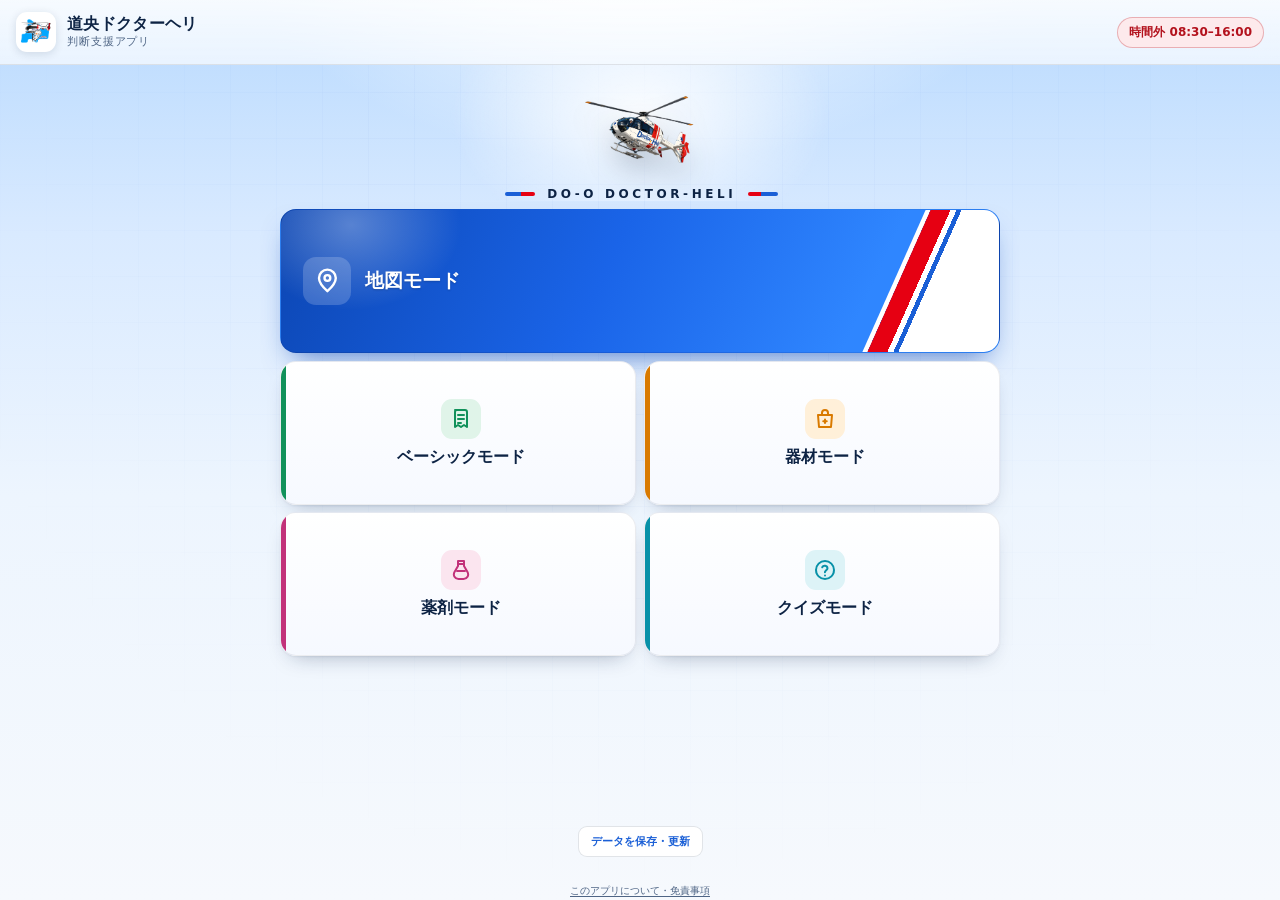
==== commit bc8447af: "限定版の変更を同期 (SW v78) - ホーム下部の固定文・更新ヒントを削除、固定地図の説明文を更新 - 救急車時間なしの表示を「搬送時間未登録」に - 同期対象の icon-*.png を白地に更" ====
--- a/index.html
+++ b/index.html
@@ -36,7 +36,7 @@
       <p class="hero__eyebrow">DO-O DOCTOR-HELI</p>
     </div>
     <nav class="modes" id="modeGrid" aria-label="モード選択"></nav>
-    <p class="home__foot">基地病院：手稲渓仁会病院 ／ 要請圏：概ね100km圏内</p>
+    <p class="home__foot"></p>
     <p class="home__private-links" id="privateLinks"></p>
   </section>
 
--- a/css/style.css
+++ b/css/style.css
@@ -139,10 +139,10 @@
 .accent-amber{color:var(--warn)} .accent-green{color:var(--ok)}
 
 .home__foot{margin:0;text-align:center;color:#4f6585;font-size:10px;padding:3px 12px 0;letter-spacing:.02em;line-height:1.25}
+.home__foot:empty{display:none}
 .home__sync{display:block;margin:10px auto 4px;padding:7px 12px;border:1px solid var(--line);border-radius:9px;background:var(--surface);color:var(--blue);font-size:11px;font-weight:800}
 .home__sync:disabled{opacity:.55}
 .home__sync-status{display:block;min-height:1.3em;margin:0 auto 4px;text-align:center;color:var(--muted);font-size:11px}
-.home__sync-hint{display:block;margin:0 auto 6px;text-align:center;color:var(--muted);font-size:10px}
 .home__role{display:inline-block;margin-top:3px;color:#4f6585;font-size:10px}
 .home__role a{color:#1a5fd6;text-decoration:underline;text-underline-offset:2px}
 .home__role a:hover,.home__role a:focus-visible{color:#0d2344}
@@ -186,8 +186,39 @@
   background:rgba(255,255,255,.88);backdrop-filter:blur(8px);padding:8px 10px;border-radius:14px;border:1px solid rgba(42,68,106,.18);
   box-shadow:0 8px 24px rgba(31,52,82,.16);
 }
+.map__legend[hidden]{display:none}
 .legend__item{display:flex;align-items:center;gap:5px;font-size:11px;color:var(--muted);font-weight:600}
 .legend__dot{width:10px;height:10px;border-radius:50%}
+
+/* タイルが無いときの固定RP地図。背景SVGとピンは同じ緯度経度範囲を使う。 */
+.map--offline{overflow-y:auto;background:#edf3fa}
+.offline-map{width:min(100%,860px);margin:0 auto;padding:18px 14px calc(36px + env(safe-area-inset-bottom))}
+.offline-map__head{display:flex;align-items:center;justify-content:space-between;gap:12px;color:#132946}
+.offline-map__head strong{display:block;font-size:20px}.offline-map__head small{display:block;color:#5b6d84;font-size:11px}
+.offline-map__head>span{white-space:nowrap;font-size:12px;font-weight:800;color:#245ea8}
+.offline-map__note{margin:9px 0 12px;color:#425975;font-size:12px;line-height:1.6}
+.offline-map__regions{display:flex;flex-wrap:wrap;gap:5px 11px;margin:0 0 10px;color:#3d516c;font-size:11px;font-weight:700}
+.offline-map__regions span{display:inline-flex;align-items:center;gap:4px}.offline-map__regions i{display:inline-block;width:9px;height:9px;border-radius:50%}.offline-map__regions .offline-map__base-dot{background:#c62828}
+.offline-map__plot{position:relative;width:100%;height:clamp(420px,62vh,620px);border:1px solid #a9bfd8;border-radius:16px;overflow:hidden;touch-action:none;
+  background-color:#d7ebf7;background-image:url('../image/doo-offline-map.svg');background-size:100% 100%;background-repeat:no-repeat}
+.offline-map__plot.leaflet-container{height:clamp(420px,62vh,620px);width:100%;border-radius:16px;background:#d7ebf7;touch-action:none}
+.offline-map__plot--interactive{background-image:none}
+.offline-map__plot::after{content:'概略図・航法に使用しない';position:absolute;left:10px;bottom:9px;padding:3px 6px;border-radius:6px;background:rgba(255,255,255,.88);color:#48627d;font-size:10px;pointer-events:none}
+.offline-map__source{margin:5px 3px 0;color:#64778d;font-size:10px;text-align:right}
+.offline-map__north{position:absolute;top:9px;right:10px;color:#345678;font-size:12px;font-weight:900}
+.offline-map__pin,.offline-map__base{position:absolute;z-index:1;transform:translate(-50%,-50%);width:17px;height:17px;border:2px solid #fff;border-radius:50%;box-shadow:0 2px 7px rgba(17,42,72,.45)}
+.offline-map__pin:hover,.offline-map__pin:focus-visible,.offline-map__base:hover,.offline-map__base:focus-visible{z-index:3;outline:3px solid #1b4b85;outline-offset:2px}
+.offline-map__base{z-index:2;display:grid;place-items:center;width:28px;height:28px;background:#c62828;color:#fff;font-size:13px;font-weight:900}
+.offline-map__search{display:block;margin:16px 0 9px;color:#263c5a;font-size:12px;font-weight:800}
+.offline-map__search input{display:block;width:100%;margin-top:5px;padding:10px 12px;border:1px solid #aac0d8;border-radius:10px;background:#fff;color:#172b47;font:inherit;font-size:14px}
+.offline-map__results{display:grid;gap:6px}.offline-map__empty,.offline-map__missing{padding:20px;border:1px solid #ccd8e7;border-radius:12px;background:#fff;color:#4d6079;line-height:1.7}
+.offline-rp{display:grid;grid-template-columns:16px minmax(0,1fr) auto auto;align-items:center;gap:8px;width:100%;padding:10px 11px;border:1px solid #cbd9e9;border-radius:11px;background:#fff;color:#172b47;text-align:left}
+.offline-rp:focus-visible,.offline-rp:hover{outline:2px solid #3571b9}.offline-rp__dot{width:12px;height:12px;border-radius:50%}
+.offline-rp__name{display:grid;min-width:0;gap:2px}.offline-rp__name b,.offline-rp__name small{overflow:hidden;text-overflow:ellipsis;white-space:nowrap}
+.offline-rp__name b{font-size:13px}.offline-rp__name small{color:#5f7087;font-size:11px}
+.offline-rp__times{display:grid;gap:1px;min-width:56px;color:#1e4f89;font-size:12px;font-weight:900;text-align:right}
+.offline-rp__times small{color:#718096;font-size:9px;font-weight:600}
+@media(max-width:420px){.offline-rp{gap:5px;padding:9px 7px}.offline-rp__times{min-width:48px;font-size:11px}}
 
 /* marker pin: Leaflet の iconAnchor を座標基準にする（ズーム時の位置ずれ防止） */
 .map-pin-icon{background:none;border:0}
@@ -349,11 +380,14 @@
 .seg__b button:disabled{opacity:.35}
 .bigbtn{width:100%;margin-top:14px;padding:14px;border-radius:14px;background:linear-gradient(120deg,#2f6df6,#1f57d6);color:#fff;font-weight:800;font-size:15px}
 /* quiz */
-.qcard{margin-top:16px;border:1px solid var(--line);border-radius:18px;padding:18px;background:linear-gradient(160deg,var(--surface2),var(--surface))}
+.qsum{display:flex;align-items:center;justify-content:space-between;gap:10px;font-size:13px;font-weight:700;color:var(--muted);margin:2px 0 0}
+.qsum__chg{font-size:12.5px;font-weight:800;padding:6px 12px;border-radius:999px;border:1px solid var(--line);background:var(--surface);color:var(--text)}
+#quiz-root .mode-hd h2{margin:0}
+.qcard{margin-top:10px;border:1px solid var(--line);border-radius:16px;padding:14px;background:linear-gradient(160deg,var(--surface2),var(--surface))}
 .qnum{font-size:12px;color:var(--muted);font-weight:700}
-.qq{font-size:17px;font-weight:800;margin:8px 0 14px;line-height:1.5}
-.qopts{display:flex;flex-direction:column;gap:9px}
-.qopt{text-align:left;padding:13px 15px;border:1px solid var(--line);border-radius:13px;background:var(--surface);color:var(--text);font-size:14px;font-weight:600}
+.qq{font-size:16px;font-weight:800;margin:6px 0 12px;line-height:1.5}
+.qopts{display:flex;flex-direction:column;gap:8px}
+.qopt{text-align:left;padding:11px 14px;border:1px solid var(--line);border-radius:13px;background:var(--surface);color:var(--text);font-size:14px;font-weight:600}
 .qopt.ok{background:rgba(47,208,122,.18);border-color:rgba(47,208,122,.5)}
 .qopt.ng{background:rgba(230,0,18,.16);border-color:rgba(230,0,18,.5)}
 .qresult{font-size:30px;font-weight:900;text-align:center}
@@ -372,6 +406,11 @@
 .sect__items{display:flex;flex-direction:column;gap:6px}
 .chk{font-size:13.5px;color:var(--text);display:flex;align-items:center;gap:9px}
 .say{font-size:11.5px;font-weight:700;color:var(--sky);background:rgba(86,177,255,.12);border:1px solid rgba(86,177,255,.3);border-radius:999px;padding:5px 11px}
+.sayctl{display:inline-flex;gap:6px;align-items:center}
+.say--on{background:var(--sky);color:#fff;border-color:var(--sky)}
+.say--paused{background:rgba(86,177,255,.12);color:var(--sky);border-color:var(--sky)}
+.saystop{font-size:11.5px;font-weight:700;color:#c0392b;background:rgba(192,57,43,.10);border:1px solid rgba(192,57,43,.32);border-radius:999px;padding:5px 11px}
+.saystop[hidden]{display:none}
 /* legacy beginner flow */
 .flow{list-style:none;padding:0;margin:8px 0;counter-reset:f}
 .flow li{position:relative;padding:12px 14px 12px 46px;border:1px solid var(--line);border-radius:14px;background:var(--surface);margin-bottom:9px}
